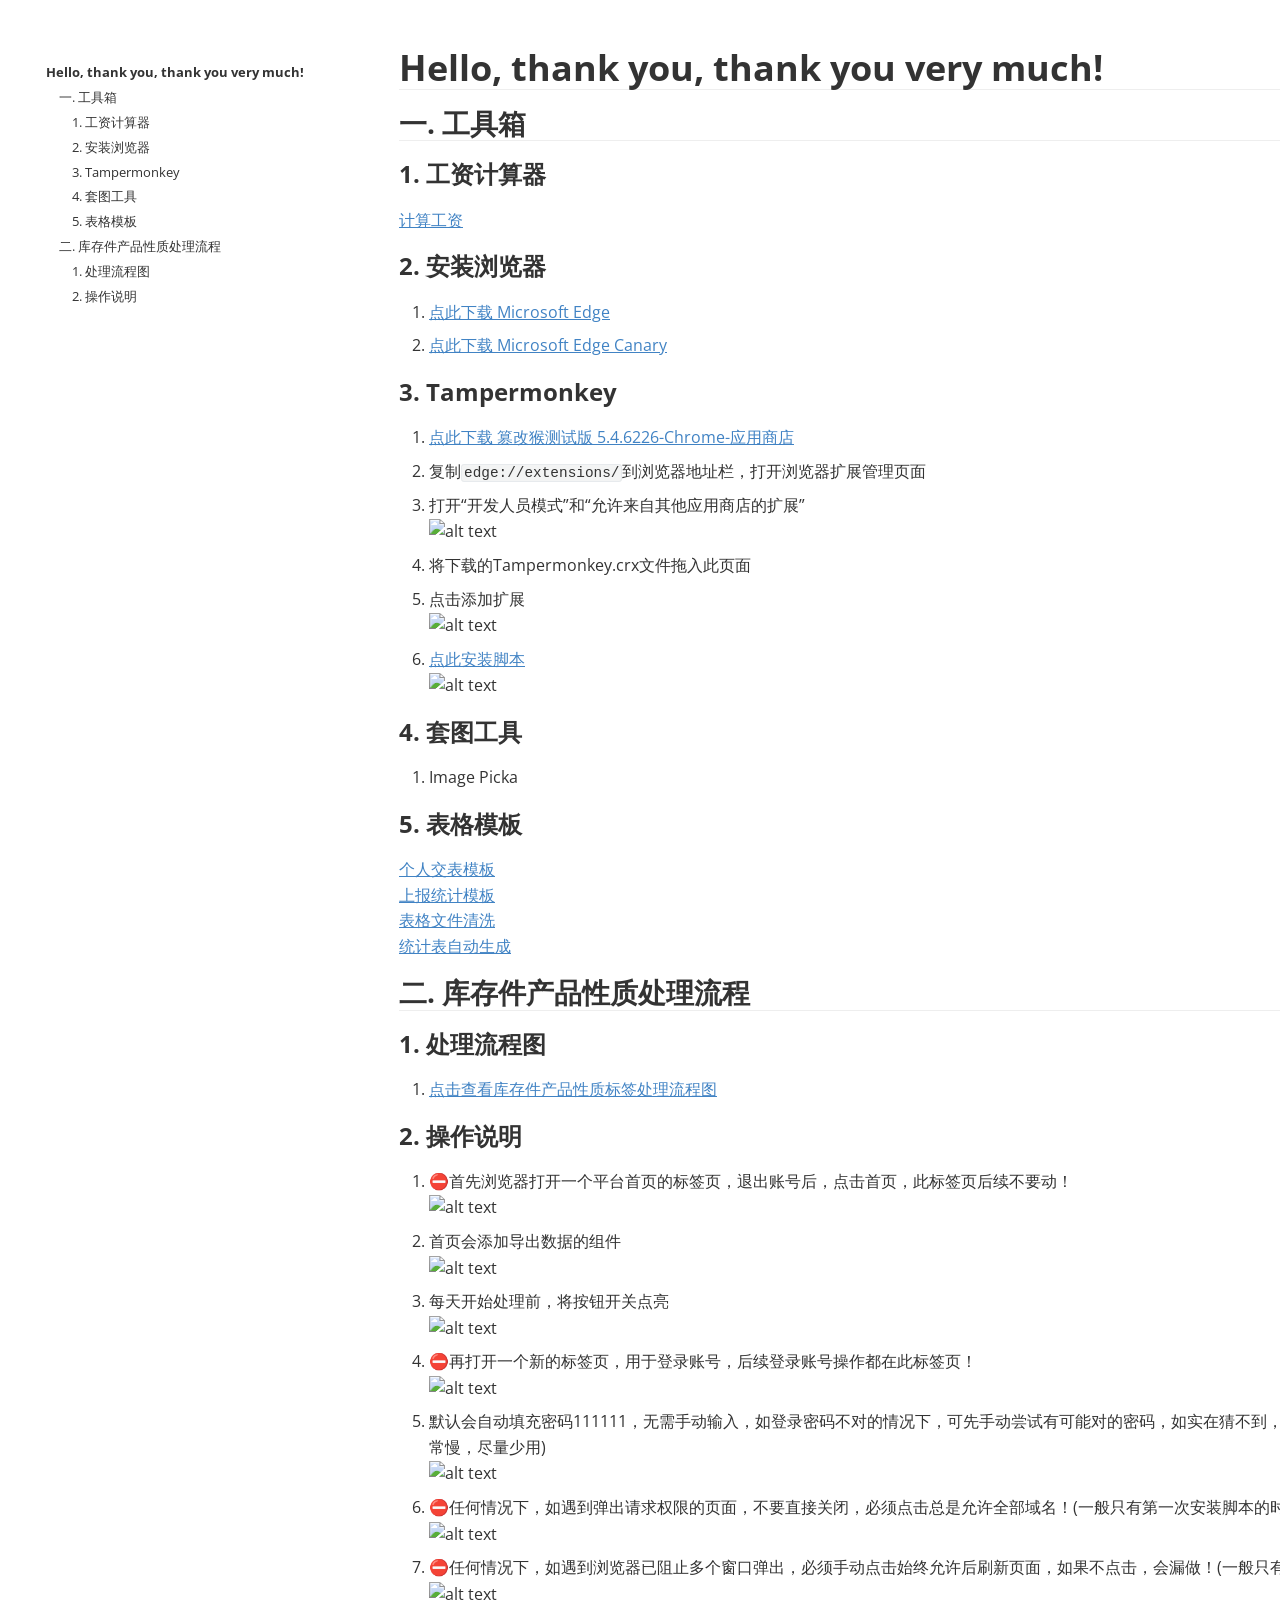
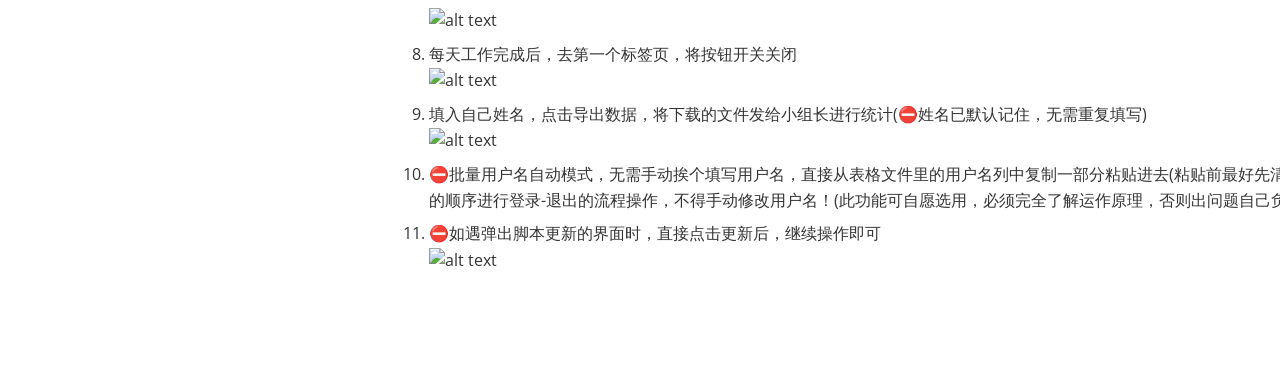
==== index.html @ 2b8ce40d "Add files via upload" ====
<!doctype html>
<html>
<head>
<meta charset='UTF-8'><meta name='viewport' content='width=device-width initial-scale=1'>

<link href='https://fonts.googleapis.com/css?family=Open+Sans:400italic,700italic,700,400&subset=latin,latin-ext' rel='stylesheet' type='text/css' /><style type='text/css'>html {overflow-x: initial !important;}:root { --bg-color: #ffffff; --text-color: #333333; --select-text-bg-color: #B5D6FC; --select-text-font-color: auto; --monospace: "Lucida Console",Consolas,"Courier",monospace; --title-bar-height: 20px; }
.mac-os-11 { --title-bar-height: 28px; }
html { font-size: 14px; background-color: var(--bg-color); color: var(--text-color); font-family: "Helvetica Neue", Helvetica, Arial, sans-serif; -webkit-font-smoothing: antialiased; }
h1, h2, h3, h4, h5 { white-space: pre-wrap; }
body { margin: 0px; padding: 0px; height: auto; inset: 0px; font-size: 1rem; line-height: 1.42857; overflow-x: hidden; background: inherit; }
iframe { margin: auto; }
a.url { word-break: break-all; }
a:active, a:hover { outline: 0px; }
.in-text-selection, ::selection { text-shadow: none; background: var(--select-text-bg-color); color: var(--select-text-font-color); }
#write { margin: 0px auto; height: auto; width: inherit; word-break: normal; overflow-wrap: break-word; position: relative; white-space: normal; overflow-x: visible; padding-top: 36px; }
#write.first-line-indent p { text-indent: 2em; }
#write.first-line-indent li p, #write.first-line-indent p * { text-indent: 0px; }
#write.first-line-indent li { margin-left: 2em; }
.for-image #write { padding-left: 8px; padding-right: 8px; }
body.typora-export { padding-left: 30px; padding-right: 30px; }
.typora-export .footnote-line, .typora-export li, .typora-export p { white-space: pre-wrap; }
.typora-export .task-list-item input { pointer-events: none; }
@media screen and (max-width: 500px) {
  body.typora-export { padding-left: 0px; padding-right: 0px; }
  #write { padding-left: 20px; padding-right: 20px; }
}
#write li > figure:last-child { margin-bottom: 0.5rem; }
#write ol, #write ul { position: relative; }
img { max-width: 100%; vertical-align: middle; image-orientation: from-image; }
button, input, select, textarea { color: inherit; font: inherit; }
input[type="checkbox"], input[type="radio"] { line-height: normal; padding: 0px; }
*, ::after, ::before { box-sizing: border-box; }
#write h1, #write h2, #write h3, #write h4, #write h5, #write h6, #write p, #write pre { width: inherit; }
#write h1, #write h2, #write h3, #write h4, #write h5, #write h6, #write p { position: relative; }
p { line-height: inherit; }
h1, h2, h3, h4, h5, h6 { break-after: avoid-page; break-inside: avoid; orphans: 4; }
p { orphans: 4; }
h1 { font-size: 2rem; }
h2 { font-size: 1.8rem; }
h3 { font-size: 1.6rem; }
h4 { font-size: 1.4rem; }
h5 { font-size: 1.2rem; }
h6 { font-size: 1rem; }
.md-math-block, .md-rawblock, h1, h2, h3, h4, h5, h6, p { margin-top: 1rem; margin-bottom: 1rem; }
.hidden { display: none; }
.md-blockmeta { color: rgb(204, 204, 204); font-weight: 700; font-style: italic; }
a { cursor: pointer; }
sup.md-footnote { padding: 2px 4px; background-color: rgba(238, 238, 238, 0.7); color: rgb(85, 85, 85); border-radius: 4px; cursor: pointer; }
sup.md-footnote a, sup.md-footnote a:hover { color: inherit; text-transform: inherit; text-decoration: inherit; }
#write input[type="checkbox"] { cursor: pointer; width: inherit; height: inherit; }
figure { overflow-x: auto; margin: 1.2em 0px; max-width: calc(100% + 16px); padding: 0px; }
figure > table { margin: 0px; }
thead, tr { break-inside: avoid; break-after: auto; }
thead { display: table-header-group; }
table { border-collapse: collapse; border-spacing: 0px; width: 100%; overflow: auto; break-inside: auto; text-align: left; }
table.md-table td { min-width: 32px; }
.CodeMirror-gutters { border-right: 0px; background-color: inherit; }
.CodeMirror-linenumber { user-select: none; }
.CodeMirror { text-align: left; }
.CodeMirror-placeholder { opacity: 0.3; }
.CodeMirror pre { padding: 0px 4px; }
.CodeMirror-lines { padding: 0px; }
div.hr:focus { cursor: none; }
#write pre { white-space: pre-wrap; }
#write.fences-no-line-wrapping pre { white-space: pre; }
#write pre.ty-contain-cm { white-space: normal; }
.CodeMirror-gutters { margin-right: 4px; }
.md-fences { font-size: 0.9rem; display: block; break-inside: avoid; text-align: left; overflow: visible; white-space: pre; background: inherit; position: relative !important; }
.md-fences-adv-panel { width: 100%; margin-top: 10px; text-align: center; padding-top: 0px; padding-bottom: 8px; overflow-x: auto; }
#write .md-fences.mock-cm { white-space: pre-wrap; }
.md-fences.md-fences-with-lineno { padding-left: 0px; }
#write.fences-no-line-wrapping .md-fences.mock-cm { white-space: pre; overflow-x: auto; }
.md-fences.mock-cm.md-fences-with-lineno { padding-left: 8px; }
.CodeMirror-line, twitterwidget { break-inside: avoid; }
svg { break-inside: avoid; }
.footnotes { opacity: 0.8; font-size: 0.9rem; margin-top: 1em; margin-bottom: 1em; }
.footnotes + .footnotes { margin-top: 0px; }
.md-reset { margin: 0px; padding: 0px; border: 0px; outline: 0px; vertical-align: top; background: 0px 0px; text-decoration: none; text-shadow: none; float: none; position: static; width: auto; height: auto; white-space: nowrap; cursor: inherit; -webkit-tap-highlight-color: transparent; line-height: normal; font-weight: 400; text-align: left; box-sizing: content-box; direction: ltr; }
li div { padding-top: 0px; }
blockquote { margin: 1rem 0px; }
li .mathjax-block, li p { margin: 0.5rem 0px; }
li blockquote { margin: 1rem 0px; }
li { margin: 0px; position: relative; }
blockquote > :last-child { margin-bottom: 0px; }
blockquote > :first-child, li > :first-child { margin-top: 0px; }
.footnotes-area { color: rgb(136, 136, 136); margin-top: 0.714rem; padding-bottom: 0.143rem; white-space: normal; }
#write .footnote-line { white-space: pre-wrap; }
@media print {
  body, html { border: 1px solid transparent; height: 99%; break-after: avoid; break-before: avoid; font-variant-ligatures: no-common-ligatures; }
  #write { margin-top: 0px; border-color: transparent !important; padding-top: 0px !important; padding-bottom: 0px !important; }
  .typora-export * { -webkit-print-color-adjust: exact; }
  .typora-export #write { break-after: avoid; }
  .typora-export #write::after { height: 0px; }
  .is-mac table { break-inside: avoid; }
  #write > p:nth-child(1) { margin-top: 0px; }
  .typora-export-show-outline .typora-export-sidebar { display: none; }
  figure { overflow-x: visible; }
}
.footnote-line { margin-top: 0.714em; font-size: 0.7em; }
a img, img a { cursor: pointer; }
pre.md-meta-block { font-size: 0.8rem; min-height: 0.8rem; white-space: pre-wrap; background: rgb(204, 204, 204); display: block; overflow-x: hidden; }
p > .md-image:only-child:not(.md-img-error) img, p > img:only-child { display: block; margin: auto; }
#write.first-line-indent p > .md-image:only-child:not(.md-img-error) img { left: -2em; position: relative; }
p > .md-image:only-child { display: inline-block; width: 100%; }
#write .MathJax_Display { margin: 0.8em 0px 0px; }
.md-math-block { width: 100%; }
.md-math-block:not(:empty)::after { display: none; }
.MathJax_ref { fill: currentcolor; }
[contenteditable="true"]:active, [contenteditable="true"]:focus, [contenteditable="false"]:active, [contenteditable="false"]:focus { outline: 0px; box-shadow: none; }
.md-task-list-item { position: relative; list-style-type: none; }
.task-list-item.md-task-list-item { padding-left: 0px; }
.md-task-list-item > input { position: absolute; top: 0px; left: 0px; margin-left: -1.2em; margin-top: calc(1em - 10px); border: none; }
.math { font-size: 1rem; }
.md-toc { min-height: 3.58rem; position: relative; font-size: 0.9rem; border-radius: 10px; }
.md-toc-content { position: relative; margin-left: 0px; }
.md-toc-content::after, .md-toc::after { display: none; }
.md-toc-item { display: block; color: rgb(65, 131, 196); }
.md-toc-item a { text-decoration: none; }
.md-toc-inner:hover { text-decoration: underline; }
.md-toc-inner { display: inline-block; cursor: pointer; }
.md-toc-h1 .md-toc-inner { margin-left: 0px; font-weight: 700; }
.md-toc-h2 .md-toc-inner { margin-left: 2em; }
.md-toc-h3 .md-toc-inner { margin-left: 4em; }
.md-toc-h4 .md-toc-inner { margin-left: 6em; }
.md-toc-h5 .md-toc-inner { margin-left: 8em; }
.md-toc-h6 .md-toc-inner { margin-left: 10em; }
@media screen and (max-width: 48em) {
  .md-toc-h3 .md-toc-inner { margin-left: 3.5em; }
  .md-toc-h4 .md-toc-inner { margin-left: 5em; }
  .md-toc-h5 .md-toc-inner { margin-left: 6.5em; }
  .md-toc-h6 .md-toc-inner { margin-left: 8em; }
}
a.md-toc-inner { font-size: inherit; font-style: inherit; font-weight: inherit; line-height: inherit; }
.footnote-line a:not(.reversefootnote) { color: inherit; }
.reversefootnote { font-family: ui-monospace, sans-serif; }
.md-attr { display: none; }
.md-fn-count::after { content: "."; }
code, pre, samp, tt { font-family: var(--monospace); }
kbd { margin: 0px 0.1em; padding: 0.1em 0.6em; font-size: 0.8em; color: rgb(36, 39, 41); background: rgb(255, 255, 255); border: 1px solid rgb(173, 179, 185); border-radius: 3px; box-shadow: rgba(12, 13, 14, 0.2) 0px 1px 0px, rgb(255, 255, 255) 0px 0px 0px 2px inset; white-space: nowrap; vertical-align: middle; }
.md-comment { color: rgb(162, 127, 3); opacity: 0.6; font-family: var(--monospace); }
code { text-align: left; vertical-align: initial; }
a.md-print-anchor { white-space: pre !important; border-width: initial !important; border-style: none !important; border-color: initial !important; display: inline-block !important; position: absolute !important; width: 1px !important; right: 0px !important; outline: 0px !important; background: 0px 0px !important; text-decoration: initial !important; text-shadow: initial !important; }
.os-windows.monocolor-emoji .md-emoji { font-family: "Segoe UI Symbol", sans-serif; }
.md-diagram-panel > svg { max-width: 100%; }
[lang="flow"] svg, [lang="mermaid"] svg { max-width: 100%; height: auto; }
[lang="mermaid"] .node text { font-size: 1rem; }
table tr th { border-bottom: 0px; }
video { max-width: 100%; display: block; margin: 0px auto; }
iframe { max-width: 100%; width: 100%; border: none; }
.highlight td, .highlight tr { border: 0px; }
mark { background: rgb(255, 255, 0); color: rgb(0, 0, 0); }
.md-html-inline .md-plain, .md-html-inline strong, mark .md-inline-math, mark strong { color: inherit; }
.md-expand mark .md-meta { opacity: 0.3 !important; }
mark .md-meta { color: rgb(0, 0, 0); }
@media print {
  .typora-export h1, .typora-export h2, .typora-export h3, .typora-export h4, .typora-export h5, .typora-export h6 { break-inside: avoid; }
}
.md-diagram-panel .messageText { stroke: none !important; }
.md-diagram-panel .start-state { fill: var(--node-fill); }
.md-diagram-panel .edgeLabel rect { opacity: 1 !important; }
.md-fences.md-fences-math { font-size: 1em; }
.md-fences-advanced:not(.md-focus) { padding: 0px; white-space: nowrap; border: 0px; }
.md-fences-advanced:not(.md-focus) { background: inherit; }
.typora-export-show-outline .typora-export-content { max-width: 1440px; margin: auto; display: flex; flex-direction: row; }
.typora-export-sidebar { width: 300px; font-size: 0.8rem; margin-top: 80px; margin-right: 18px; }
.typora-export-show-outline #write { --webkit-flex: 2; flex: 2 1 0%; }
.typora-export-sidebar .outline-content { position: fixed; top: 0px; max-height: 100%; overflow: hidden auto; padding-bottom: 30px; padding-top: 60px; width: 300px; }
@media screen and (max-width: 1024px) {
  .typora-export-sidebar, .typora-export-sidebar .outline-content { width: 240px; }
}
@media screen and (max-width: 800px) {
  .typora-export-sidebar { display: none; }
}
.outline-content li, .outline-content ul { margin-left: 0px; margin-right: 0px; padding-left: 0px; padding-right: 0px; list-style: none; overflow-wrap: anywhere; }
.outline-content ul { margin-top: 0px; margin-bottom: 0px; }
.outline-content strong { font-weight: 400; }
.outline-expander { width: 1rem; height: 1.42857rem; position: relative; display: table-cell; vertical-align: middle; cursor: pointer; padding-left: 4px; }
.outline-expander::before { content: ""; position: relative; font-family: Ionicons; display: inline-block; font-size: 8px; vertical-align: middle; }
.outline-item { padding-top: 3px; padding-bottom: 3px; cursor: pointer; }
.outline-expander:hover::before { content: ""; }
.outline-h1 > .outline-item { padding-left: 0px; }
.outline-h2 > .outline-item { padding-left: 1em; }
.outline-h3 > .outline-item { padding-left: 2em; }
.outline-h4 > .outline-item { padding-left: 3em; }
.outline-h5 > .outline-item { padding-left: 4em; }
.outline-h6 > .outline-item { padding-left: 5em; }
.outline-label { cursor: pointer; display: table-cell; vertical-align: middle; text-decoration: none; color: inherit; }
.outline-label:hover { text-decoration: underline; }
.outline-item:hover { border-color: rgb(245, 245, 245); background-color: var(--item-hover-bg-color); }
.outline-item:hover { margin-left: -28px; margin-right: -28px; border-left: 28px solid transparent; border-right: 28px solid transparent; }
.outline-item-single .outline-expander::before, .outline-item-single .outline-expander:hover::before { display: none; }
.outline-item-open > .outline-item > .outline-expander::before { content: ""; }
.outline-children { display: none; }
.info-panel-tab-wrapper { display: none; }
.outline-item-open > .outline-children { display: block; }
.typora-export .outline-item { padding-top: 1px; padding-bottom: 1px; }
.typora-export .outline-item:hover { margin-right: -8px; border-right: 8px solid transparent; }
.typora-export .outline-expander::before { content: "+"; font-family: inherit; top: -1px; }
.typora-export .outline-expander:hover::before, .typora-export .outline-item-open > .outline-item > .outline-expander::before { content: "−"; }
.typora-export-collapse-outline .outline-children { display: none; }
.typora-export-collapse-outline .outline-item-open > .outline-children, .typora-export-no-collapse-outline .outline-children { display: block; }
.typora-export-no-collapse-outline .outline-expander::before { content: "" !important; }
.typora-export-show-outline .outline-item-active > .outline-item .outline-label { font-weight: 700; }
.md-inline-math-container mjx-container { zoom: 0.95; }
mjx-container { break-inside: avoid; }
.md-alert.md-alert-note { border-left-color: rgb(9, 105, 218); }
.md-alert.md-alert-important { border-left-color: rgb(130, 80, 223); }
.md-alert.md-alert-warning { border-left-color: rgb(154, 103, 0); }
.md-alert.md-alert-tip { border-left-color: rgb(31, 136, 61); }
.md-alert.md-alert-caution { border-left-color: rgb(207, 34, 46); }
.md-alert { padding: 0px 1em; margin-bottom: 16px; color: inherit; border-left: 0.25em solid rgb(0, 0, 0); }
.md-alert-text-note { color: rgb(9, 105, 218); }
.md-alert-text-important { color: rgb(130, 80, 223); }
.md-alert-text-warning { color: rgb(154, 103, 0); }
.md-alert-text-tip { color: rgb(31, 136, 61); }
.md-alert-text-caution { color: rgb(207, 34, 46); }
.md-alert-text { font-size: 0.9rem; font-weight: 700; }
.md-alert-text svg { fill: currentcolor; position: relative; top: 0.125em; margin-right: 1ch; overflow: visible; }
.md-alert-text-container::after { content: attr(data-text); text-transform: capitalize; pointer-events: none; margin-right: 1ch; }


:root {
    --side-bar-bg-color: #fafafa;
    --control-text-color: #777;
}

@include-when-export url(https://fonts.googleapis.com/css?family=Open+Sans:400italic,700italic,700,400&subset=latin,latin-ext);

/* open-sans-regular - latin-ext_latin */
/* open-sans-italic - latin-ext_latin */
/* open-sans-700 - latin-ext_latin */
/* open-sans-700italic - latin-ext_latin */
html {
    font-size: 16px;
    -webkit-font-smoothing: antialiased;
}

body {
    font-family: "Open Sans", "Clear Sans", "Helvetica Neue", Helvetica, Arial, 'Segoe UI Emoji', sans-serif;
    color: rgb(51, 51, 51);
    line-height: 1.6;
}

#write {
    max-width: 860px;
    margin: 0 auto;
    padding: 30px;
    padding-bottom: 100px;
}

@media only screen and (min-width: 1400px) {
    #write {
        max-width: 1024px;
    }
}

@media only screen and (min-width: 1800px) {
    #write {
        max-width: 1200px;
    }
}

#write>ul:first-child,
#write>ol:first-child {
    margin-top: 30px;
}

a {
    color: #4183C4;
}

h1,
h2,
h3,
h4,
h5,
h6 {
    position: relative;
    margin-top: 1rem;
    margin-bottom: 1rem;
    font-weight: bold;
    line-height: 1.4;
    cursor: text;
}

h1:hover a.anchor,
h2:hover a.anchor,
h3:hover a.anchor,
h4:hover a.anchor,
h5:hover a.anchor,
h6:hover a.anchor {
    text-decoration: none;
}

h1 tt,
h1 code {
    font-size: inherit;
}

h2 tt,
h2 code {
    font-size: inherit;
}

h3 tt,
h3 code {
    font-size: inherit;
}

h4 tt,
h4 code {
    font-size: inherit;
}

h5 tt,
h5 code {
    font-size: inherit;
}

h6 tt,
h6 code {
    font-size: inherit;
}

h1 {
    font-size: 2.25em;
    line-height: 1.2;
    border-bottom: 1px solid #eee;
}

h2 {
    font-size: 1.75em;
    line-height: 1.225;
    border-bottom: 1px solid #eee;
}

/*@media print {
    .typora-export h1,
    .typora-export h2 {
        border-bottom: none;
        padding-bottom: initial;
    }

    .typora-export h1::after,
    .typora-export h2::after {
        content: "";
        display: block;
        height: 100px;
        margin-top: -96px;
        border-top: 1px solid #eee;
    }
}*/

h3 {
    font-size: 1.5em;
    line-height: 1.43;
}

h4 {
    font-size: 1.25em;
}

h5 {
    font-size: 1em;
}

h6 {
    font-size: 1em;
    color: #777;
}

p,
blockquote,
ul,
ol,
dl,
table {
    margin: 0.8em 0;
}

li>ol,
li>ul {
    margin: 0 0;
}

hr {
    height: 2px;
    padding: 0;
    margin: 16px 0;
    background-color: #e7e7e7;
    border: 0 none;
    overflow: hidden;
    box-sizing: content-box;
}

li p.first {
    display: inline-block;
}

ul,
ol {
    padding-left: 30px;
}

ul:first-child,
ol:first-child {
    margin-top: 0;
}

ul:last-child,
ol:last-child {
    margin-bottom: 0;
}

blockquote {
    border-left: 4px solid #dfe2e5;
    padding: 0 15px;
    color: #777777;
}

blockquote blockquote {
    padding-right: 0;
}

table {
    padding: 0;
    word-break: initial;
}

table tr {
    border: 1px solid #dfe2e5;
    margin: 0;
    padding: 0;
}

table tr:nth-child(2n),
thead {
    background-color: #f8f8f8;
}

table th {
    font-weight: bold;
    border: 1px solid #dfe2e5;
    border-bottom: 0;
    margin: 0;
    padding: 6px 13px;
}

table td {
    border: 1px solid #dfe2e5;
    margin: 0;
    padding: 6px 13px;
}

table th:first-child,
table td:first-child {
    margin-top: 0;
}

table th:last-child,
table td:last-child {
    margin-bottom: 0;
}

.CodeMirror-lines {
    padding-left: 4px;
}

.code-tooltip {
    box-shadow: 0 1px 1px 0 rgba(0, 28, 36, .3);
    border-top: 1px solid #eef2f2;
}

.md-fences,
code,
tt {
    border: 1px solid #e7eaed;
    background-color: #f8f8f8;
    border-radius: 3px;
    padding: 0;
    padding: 2px 4px 0px 4px;
    font-size: 0.9em;
}

code {
    background-color: #f3f4f4;
    padding: 0 2px 0 2px;
}

.md-fences {
    margin-bottom: 15px;
    margin-top: 15px;
    padding-top: 8px;
    padding-bottom: 6px;
}


.md-task-list-item>input {
    margin-left: -1.3em;
}

@media print {
    html {
        font-size: 13px;
    }

    pre {
        page-break-inside: avoid;
        word-wrap: break-word;
    }
}

.md-fences {
    background-color: #f8f8f8;
}

#write pre.md-meta-block {
    padding: 1rem;
    font-size: 85%;
    line-height: 1.45;
    background-color: #f7f7f7;
    border: 0;
    border-radius: 3px;
    color: #777777;
    margin-top: 0 !important;
}

.mathjax-block>.code-tooltip {
    bottom: .375rem;
}

.md-mathjax-midline {
    background: #fafafa;
}

#write>h3.md-focus:before {
    left: -1.5625rem;
    top: .375rem;
}

#write>h4.md-focus:before {
    left: -1.5625rem;
    top: .285714286rem;
}

#write>h5.md-focus:before {
    left: -1.5625rem;
    top: .285714286rem;
}

#write>h6.md-focus:before {
    left: -1.5625rem;
    top: .285714286rem;
}

.md-image>.md-meta {
    /*border: 1px solid #ddd;*/
    border-radius: 3px;
    padding: 2px 0px 0px 4px;
    font-size: 0.9em;
    color: inherit;
}

.md-tag {
    color: #a7a7a7;
    opacity: 1;
}

.md-toc {
    margin-top: 20px;
    padding-bottom: 20px;
}

.sidebar-tabs {
    border-bottom: none;
}

#typora-quick-open {
    border: 1px solid #ddd;
    background-color: #f8f8f8;
}

#typora-quick-open-item {
    background-color: #FAFAFA;
    border-color: #FEFEFE #e5e5e5 #e5e5e5 #eee;
    border-style: solid;
    border-width: 1px;
}

/** focus mode */
.on-focus-mode blockquote {
    border-left-color: rgba(85, 85, 85, 0.12);
}

header,
.context-menu,
.megamenu-content,
footer {
    font-family: "Segoe UI", "Arial", sans-serif;
}

.file-node-content:hover .file-node-icon,
.file-node-content:hover .file-node-open-state {
    visibility: visible;
}

.mac-seamless-mode #typora-sidebar {
    background-color: #fafafa;
    background-color: var(--side-bar-bg-color);
}

.mac-os #write {
    caret-color: AccentColor;
}

.md-lang {
    color: #b4654d;
}

/*.html-for-mac {
    --item-hover-bg-color: #E6F0FE;
}*/

#md-notification .btn {
    border: 0;
}

.dropdown-menu .divider {
    border-color: #e5e5e5;
    opacity: 0.4;
}

.ty-preferences .window-content {
    background-color: #fafafa;
}

.ty-preferences .nav-group-item.active {
    color: white;
    background: #999;
}

.menu-item-container a.menu-style-btn {
    background-color: #f5f8fa;
    background-image: linear-gradient(180deg, hsla(0, 0%, 100%, 0.8), hsla(0, 0%, 100%, 0));
}

/*以下为自定义样式*/
#write p>img:only-child,
#write p .md-image:only-child {
    width: auto;
    margin: 0 !important;
}

#write,
#write ol,
#write li {
    width: 1210px !important;
}

.typora-export-content {
    margin: 0 !important;
    max-width: unset !important;
}


</style><title>index</title>
</head>
<body class='typora-export os-windows typora-export-show-outline typora-export-no-collapse-outline'><div class='typora-export-content'>
<div class="typora-export-sidebar"><div class="outline-content"><li class="outline-item-wrapper outline-h1"><div class="outline-item"><span class="outline-expander"></span><a class="outline-label" href="#hello-thank-you-thank-you-very-much">Hello, thank you, thank you very much!</a></div><ul class="outline-children"><li class="outline-item-wrapper outline-h2"><div class="outline-item"><span class="outline-expander"></span><a class="outline-label" href="#一-工具箱">一. 工具箱</a></div><ul class="outline-children"><li class="outline-item-wrapper outline-h3"><div class="outline-item"><span class="outline-expander"></span><a class="outline-label" href="#1-工资计算器">1. 工资计算器</a></div><ul class="outline-children"></ul></li><li class="outline-item-wrapper outline-h3"><div class="outline-item"><span class="outline-expander"></span><a class="outline-label" href="#2-安装浏览器">2. 安装浏览器</a></div><ul class="outline-children"></ul></li><li class="outline-item-wrapper outline-h3"><div class="outline-item"><span class="outline-expander"></span><a class="outline-label" href="#3-tampermonkey">3. Tampermonkey</a></div><ul class="outline-children"></ul></li><li class="outline-item-wrapper outline-h3"><div class="outline-item"><span class="outline-expander"></span><a class="outline-label" href="#4-套图工具">4. 套图工具</a></div><ul class="outline-children"></ul></li><li class="outline-item-wrapper outline-h3"><div class="outline-item"><span class="outline-expander"></span><a class="outline-label" href="#5-表格模板">5. 表格模板</a></div><ul class="outline-children"></ul></li></ul></li><li class="outline-item-wrapper outline-h2"><div class="outline-item"><span class="outline-expander"></span><a class="outline-label" href="#二-库存件产品性质处理流程">二. 库存件产品性质处理流程</a></div><ul class="outline-children"><li class="outline-item-wrapper outline-h3"><div class="outline-item"><span class="outline-expander"></span><a class="outline-label" href="#1-处理流程图">1. 处理流程图</a></div><ul class="outline-children"></ul></li><li class="outline-item-wrapper outline-h3"><div class="outline-item"><span class="outline-expander"></span><a class="outline-label" href="#2-操作说明">2. 操作说明</a></div><ul class="outline-children"></ul></li></ul></li></ul></li></div></div><div id='write'  class=''><h1 id='hello-thank-you-thank-you-very-much'><span>Hello, thank you, thank you very much!</span></h1><h2 id='一-工具箱'><span>一. 工具箱</span></h2><h3 id='1-工资计算器'><span>1. 工资计算器</span></h3><head>
    <link rel="stylesheet" href="https://1024nettech.github.io/workflow/index.css">
    <script src="https://1024nettech.github.io/workflow/index.js"></script>
</head>
<div id="salary_calc">
    <a href="https://1024nettech.github.io/workflow/salary_calculator/index.html" target="_blank">计算工资</a>
</div><h3 id='2-安装浏览器'><span>2. 安装浏览器</span></h3><ol start='' ><li><p><a href="https://1024nettech.github.io/workflow/crx/MicrosoftEdgeSetup.exe" target="_blank" class="download"><span>点此下载 Microsoft Edge</span></a></p></li><li><p><a href="https://1024nettech.github.io/workflow/crx/MicrosoftEdgeSetupCanary.exe" target="_blank" class="download"><span>点此下载 Microsoft Edge Canary</span></a></p></li></ol><h3 id='3-tampermonkey'><span>3. Tampermonkey</span></h3><ol start='' ><li><p><a href="https://1024nettech.github.io/workflow/crx/Tampermonkey-5.4.6226-Chromewebstore.crx" target="_blank" class="download"><span>点此下载 篡改猴测试版 5.4.6226-Chrome-应用商店</span></a></p></li><li><p><span>复制</span><code><span>edge://extensions/</span></code><span>到浏览器地址栏，打开浏览器扩展管理页面</span></p></li><li><p><span>打开“开发人员模式”和“允许来自其他应用商店的扩展”</span>
<img src="https://aimg8.dlszyht.net.cn/public/src/upload/1533835/Manage/files/website/682e8bb6f09af.png" referrerpolicy="no-referrer" alt="alt text"></p></li><li><p><span>将下载的Tampermonkey.crx文件拖入此页面</span></p></li><li><p><span>点击添加扩展</span>
<img src="https://aimg8.dlszyht.net.cn/public/src/upload/1533835/Manage/files/website/682e8c97486cf.png" referrerpolicy="no-referrer" alt="alt text"></p></li><li><p><a href="https://1024nettech.github.io/workflow/workflow.user.js" target="_blank" class="download"><span>点此安装脚本</span></a>
<img src="https://aimg8.dlszyht.net.cn/public/src/upload/1533835/Manage/files/website/682e8d0f9f06d.png" referrerpolicy="no-referrer" alt="alt text"></p></li></ol><h3 id='4-套图工具'><span>4. 套图工具</span></h3><ol start='' ><li><p><span>Image Picka</span></p></li></ol><h3 id='5-表格模板'><span>5. 表格模板</span></h3><div id="xlsx_template_0">
<a href="https://1024nettech.github.io/workflow/salary_calculator/index.html" target="_blank">个人交表模板</a>
</div>
<div id="xlsx_template_1" title="需先填写右侧的人员名单">
<a href="https://1024nettech.github.io/workflow/salary_calculator/index.html" target="_blank">上报统计模板</a>
</div>
<div id="xlsx_cleaning">
<a href="https://1024nettech.github.io/workflow/salary_calculator/index.html" target="_blank">表格文件清洗</a>
</div>
<div id="xlsx_generate" title="需先填写右侧的人员名单、请假人员、和不做人员名单">
<a href="https://1024nettech.github.io/workflow/salary_calculator/index.html" target="_blank">统计表自动生成</a>
</div><h2 id='二-库存件产品性质处理流程'><span>二. 库存件产品性质处理流程</span></h2><h3 id='1-处理流程图'><span>1. 处理流程图</span></h3><ol start='' ><li><p><a href="https://1024nettech.github.io/workflow/unchecked_checkbox.html" target="_blank"><span>点击查看库存件产品性质标签处理流程图</span></a></p></li></ol><h3 id='2-操作说明'><span>2. 操作说明</span></h3><ol start='' ><li><p><span>⛔首先浏览器打开一个平台首页的标签页，退出账号后，点击首页，此标签页后续不要动！</span>
<img src="https://aimg8.dlszyht.net.cn/public/src/upload/1533835/Manage/files/website/682e807097558.png" referrerpolicy="no-referrer" alt="alt text"></p></li><li><p><span>首页会添加导出数据的组件</span>
<img src="https://aimg8.dlszyht.net.cn/public/src/upload/1533835/Manage/files/website/682e82e429496.png" referrerpolicy="no-referrer" alt="alt text"></p></li><li><p><span>每天开始处理前，将按钮开关点亮</span>
<img src="https://aimg8.dlszyht.net.cn/public/src/upload/1533835/Manage/files/website/682e83c918ec6.png" referrerpolicy="no-referrer" alt="alt text"></p></li><li><p><span>⛔再打开一个新的标签页，用于登录账号，后续登录账号操作都在此标签页！</span>
<img src="https://aimg8.dlszyht.net.cn/public/src/upload/1533835/Manage/files/website/682e84a94ef7b.png" referrerpolicy="no-referrer" alt="alt text"></p></li><li><p><span>默认会自动填充密码111111，无需手动输入，如登录密码不对的情况下，可先手动尝试有可能对的密码，如实在猜不到，可点击左侧小锁进行查询，等待变绿(⛔此功能非常慢，尽量少用)</span>
<img src="https://aimg8.dlszyht.net.cn/public/src/upload/1533835/Manage/files/website/682e852b5c420.png" referrerpolicy="no-referrer" alt="alt text"></p></li><li><p><span>⛔任何情况下，如遇到弹出请求权限的页面，不要直接关闭，必须点击总是允许全部域名！(一般只有第一次安装脚本的时候需要)</span>
<img src="https://aimg8.dlszyht.net.cn/public/src/upload/1533835/Manage/files/website/682e87051eac6.png" referrerpolicy="no-referrer" alt="alt text"></p></li><li><p><span>⛔任何情况下，如遇到浏览器已阻止多个窗口弹出，必须手动点击始终允许后刷新页面，如果不点击，会漏做！(一般只有第一次安装脚本的时候需要)</span>
<img src="https://aimg8.dlszyht.net.cn/public/src/upload/1533835/Manage/files/website/682e889f1bbeb.png" referrerpolicy="no-referrer" alt="alt text">
<img src="https://aimg8.dlszyht.net.cn/public/src/upload/1533835/Manage/files/website/682e8905aa4dd.png" referrerpolicy="no-referrer" alt="alt text"></p></li><li><p><span>每天工作完成后，去第一个标签页，将按钮开关关闭</span>
<img src="https://aimg8.dlszyht.net.cn/public/src/upload/1533835/Manage/files/website/682e89b9093ab.png" referrerpolicy="no-referrer" alt="alt text"></p></li><li><p><span>填入自己姓名，点击导出数据，将下载的文件发给小组长进行统计(⛔姓名已默认记住，无需重复填写)</span>
<img src="https://aimg8.dlszyht.net.cn/public/src/upload/1533835/Manage/files/website/682e8a6ce4a2a.png" referrerpolicy="no-referrer" alt="alt text"></p></li><li><p><span>⛔批量用户名自动模式，无需手动挨个填写用户名，直接从表格文件里的用户名列中复制一部分粘贴进去(粘贴前最好先清空全部内容)，此批量模式必须严格按照自动填充的顺序进行登录-退出的流程操作，不得手动修改用户名！(此功能可自愿选用，必须完全了解运作原理，否则出问题自己负责)</span></p></li><li><p><span>⛔如遇弹出脚本更新的界面时，直接点击更新后，继续操作即可</span>
<img src="https://aimg8.dlszyht.net.cn/public/src/upload/1533835/Manage/files/website/682e92f932788.png" referrerpolicy="no-referrer" alt="alt text"></p></li></ol></div></div>

<script>(function(){function e(e,n,i){document.addEventListener(e,function(e){if(!e.defaultPrevented)for(var t=e.target;t&&t!=this;t=t.parentNode)if(t.matches(n)){!1===i.call(t,e)&&(e.preventDefault(),e.stopPropagation());break}},!1)}var t=document.body.parentElement,i=[],r=null,o=document.body.classList.contains("typora-export-collapse-outline");function a(){return t.scrollTop}e("click",".outline-expander",function(e){var t=this.closest(".outline-item-wrapper").classList;return t.contains("outline-item-open")?t.remove("outline-item-open"):t.add("outline-item-open"),u(),!1}),e("click",".outline-item",function(e){var t=this.querySelector(".outline-label");location.hash="#"+t.getAttribute("href"),o&&((t=this.closest(".outline-item-wrapper").classList).contains("outline-item-open")||t.add("outline-item-open"),d(),t.add("outline-item-active"))});function s(){var e=a();r=null;for(var t=0;t<i.length&&i[t][1]-e<60;t++)r=i[t]}function n(){c=setTimeout(function(){var n;i=[],n=a(),document.querySelector("#write").querySelectorAll("h1, h2, h3, h4, h5, h6").forEach(e=>{var t=e.getAttribute("id");i.push([t,n+e.getBoundingClientRect().y])}),s(),u()},300)}var l,c,d=function(){document.querySelectorAll(".outline-item-active").forEach(e=>e.classList.remove("outline-item-active")),document.querySelectorAll(".outline-item-single.outline-item-open").forEach(e=>e.classList.remove("outline-item-open"))},u=function(){if(r&&(d(),t=document.querySelector('.outline-label[href="#'+(CSS.escape?CSS.escape(r[0]):r[0])+'"]')))if(o){var e=t.closest(".outline-item-open>ul>.outline-item-wrapper");if(e)e.classList.add("outline-item-active");else{for(var t,n=(t=t.closest(".outline-item-wrapper")).parentElement.closest(".outline-item-wrapper");n;)n=(t=n).parentElement.closest(".outline-item-wrapper");t.classList.add("outline-item-active")}}else t.closest(".outline-item-wrapper").classList.add("outline-item-active")};window.addEventListener("scroll",function(e){l&&clearTimeout(l),l=setTimeout(function(){s(),u()},300)});window.addEventListener("resize",function(e){c&&clearTimeout(c),n()}),n()})();</script></body>
</html>
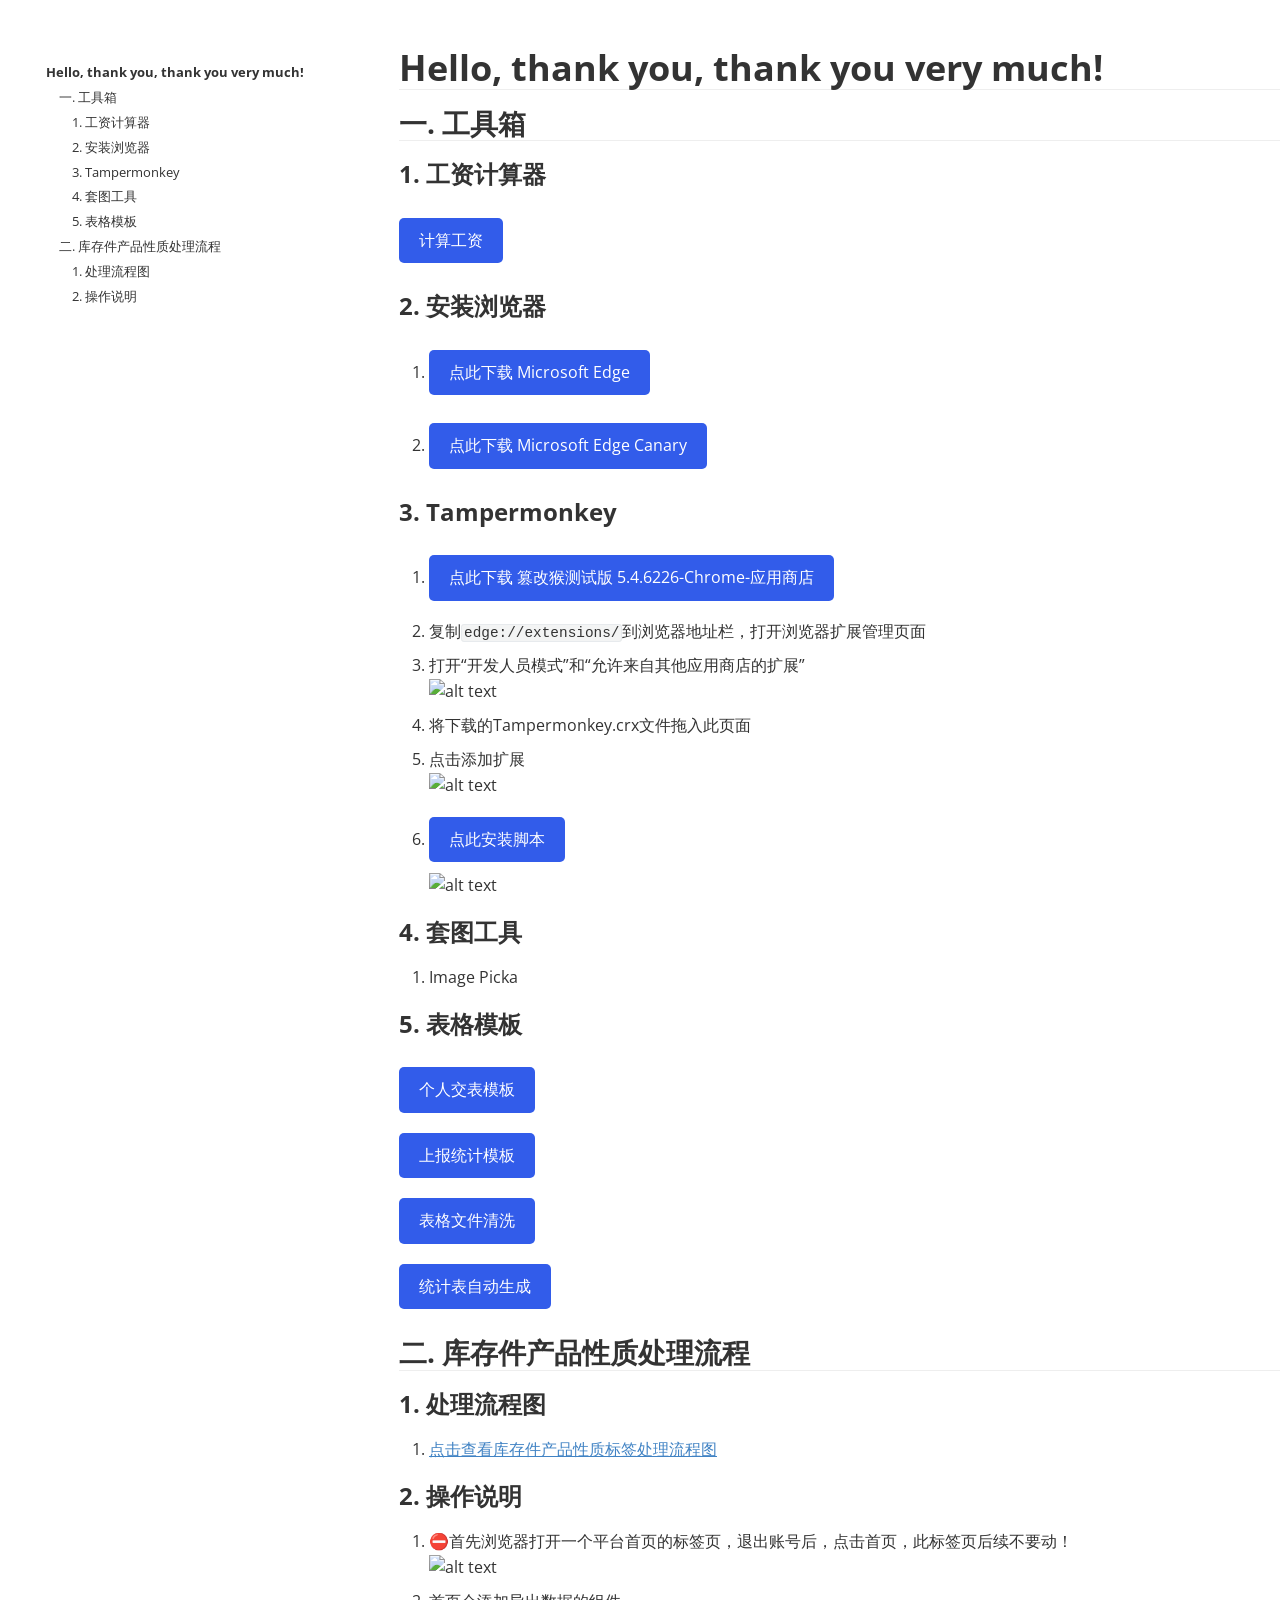
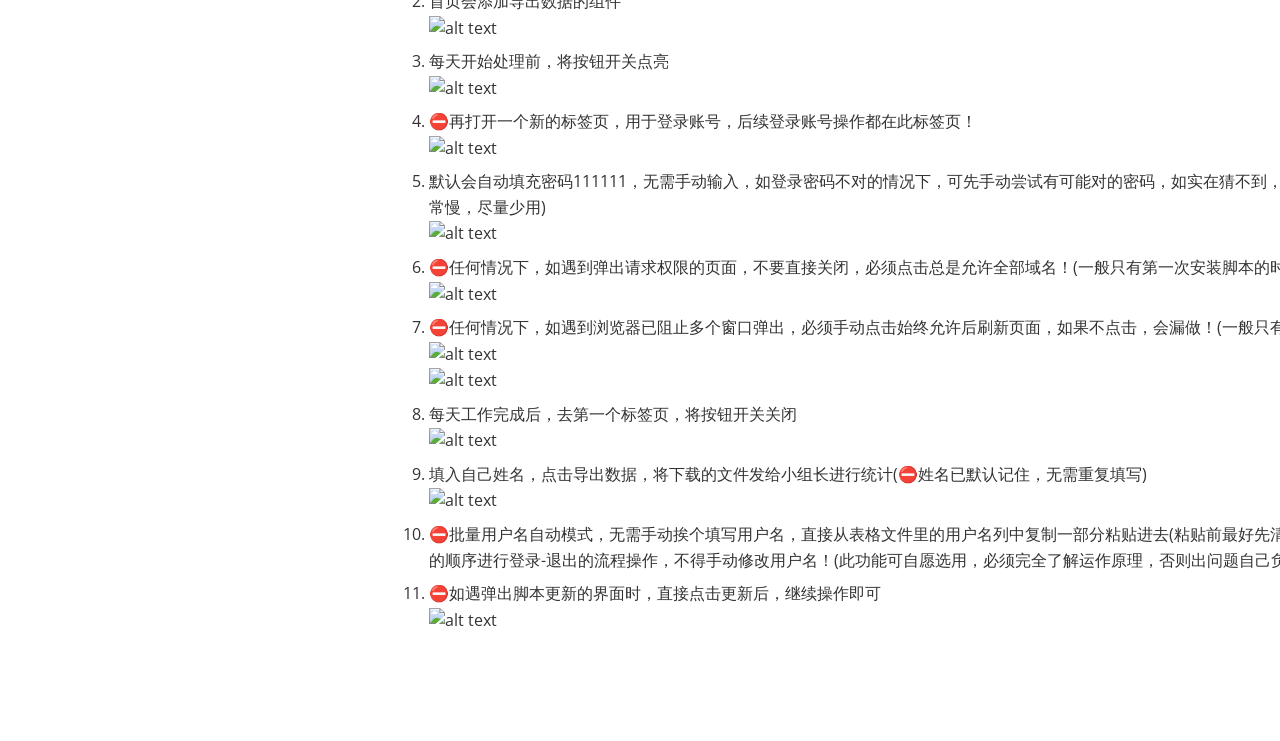
==== commit b2a17a79: "Add files via upload" ====
--- a/index.html
+++ b/index.html
@@ -663,7 +663,7 @@
 }
 
 
-</style><title>index</title>
+</style><title>Hello</title>
 </head>
 <body class='typora-export os-windows typora-export-show-outline typora-export-no-collapse-outline'><div class='typora-export-content'>
 <div class="typora-export-sidebar"><div class="outline-content"><li class="outline-item-wrapper outline-h1"><div class="outline-item"><span class="outline-expander"></span><a class="outline-label" href="#hello-thank-you-thank-you-very-much">Hello, thank you, thank you very much!</a></div><ul class="outline-children"><li class="outline-item-wrapper outline-h2"><div class="outline-item"><span class="outline-expander"></span><a class="outline-label" href="#一-工具箱">一. 工具箱</a></div><ul class="outline-children"><li class="outline-item-wrapper outline-h3"><div class="outline-item"><span class="outline-expander"></span><a class="outline-label" href="#1-工资计算器">1. 工资计算器</a></div><ul class="outline-children"></ul></li><li class="outline-item-wrapper outline-h3"><div class="outline-item"><span class="outline-expander"></span><a class="outline-label" href="#2-安装浏览器">2. 安装浏览器</a></div><ul class="outline-children"></ul></li><li class="outline-item-wrapper outline-h3"><div class="outline-item"><span class="outline-expander"></span><a class="outline-label" href="#3-tampermonkey">3. Tampermonkey</a></div><ul class="outline-children"></ul></li><li class="outline-item-wrapper outline-h3"><div class="outline-item"><span class="outline-expander"></span><a class="outline-label" href="#4-套图工具">4. 套图工具</a></div><ul class="outline-children"></ul></li><li class="outline-item-wrapper outline-h3"><div class="outline-item"><span class="outline-expander"></span><a class="outline-label" href="#5-表格模板">5. 表格模板</a></div><ul class="outline-children"></ul></li></ul></li><li class="outline-item-wrapper outline-h2"><div class="outline-item"><span class="outline-expander"></span><a class="outline-label" href="#二-库存件产品性质处理流程">二. 库存件产品性质处理流程</a></div><ul class="outline-children"><li class="outline-item-wrapper outline-h3"><div class="outline-item"><span class="outline-expander"></span><a class="outline-label" href="#1-处理流程图">1. 处理流程图</a></div><ul class="outline-children"></ul></li><li class="outline-item-wrapper outline-h3"><div class="outline-item"><span class="outline-expander"></span><a class="outline-label" href="#2-操作说明">2. 操作说明</a></div><ul class="outline-children"></ul></li></ul></li></ul></li></div></div><div id='write'  class=''><h1 id='hello-thank-you-thank-you-very-much'><span>Hello, thank you, thank you very much!</span></h1><h2 id='一-工具箱'><span>一. 工具箱</span></h2><h3 id='1-工资计算器'><span>1. 工资计算器</span></h3><head>
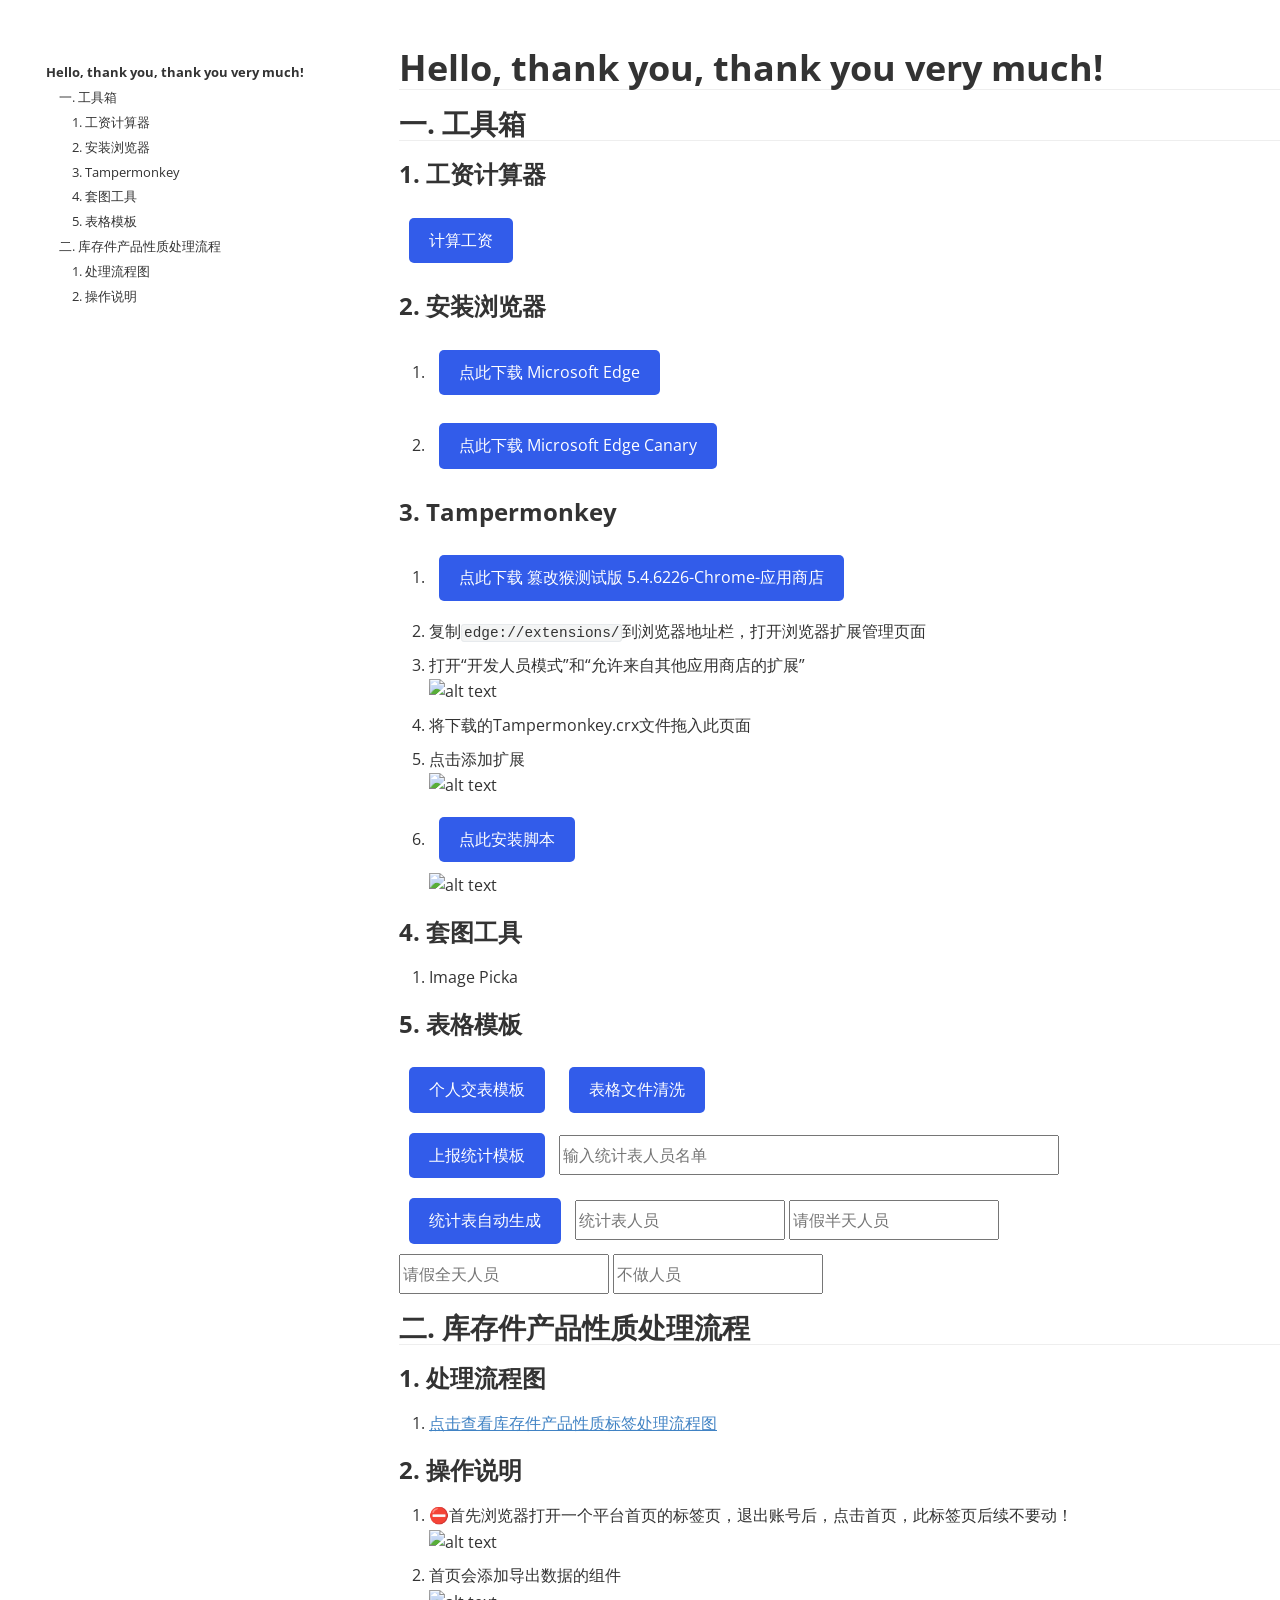
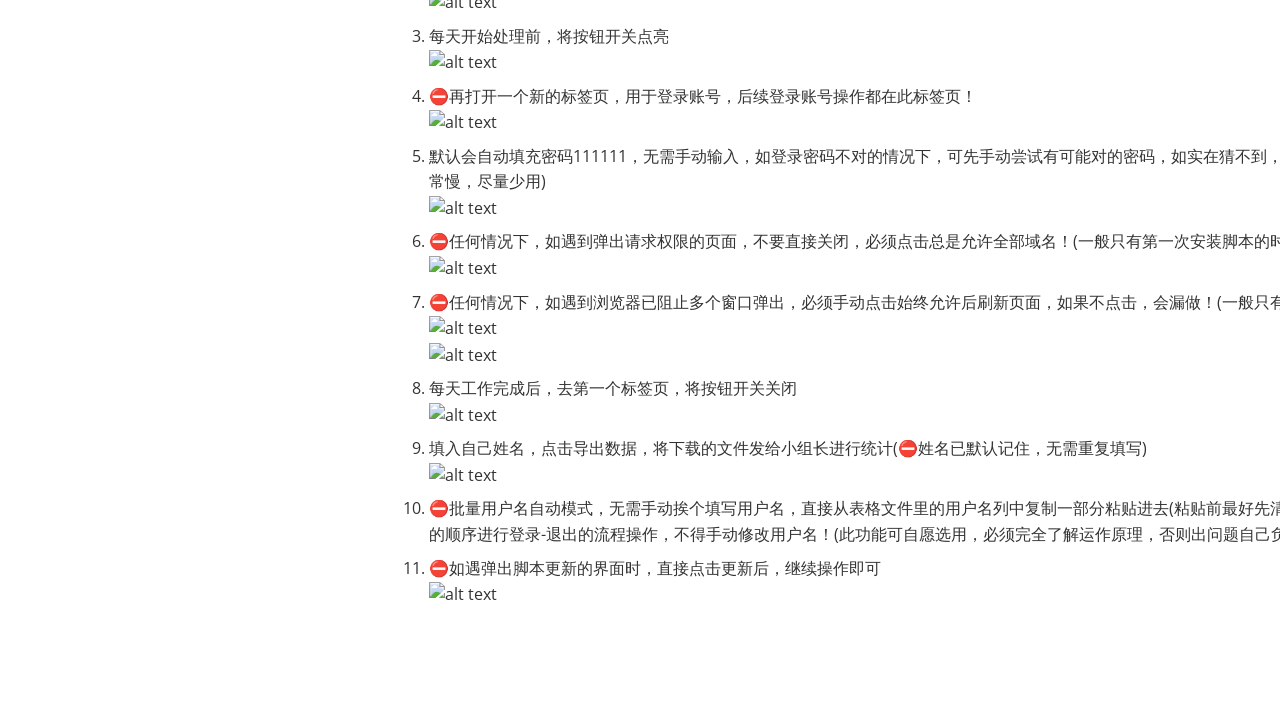
==== commit 4f215b74: "Add files via upload" ====
--- a/index.html
+++ b/index.html
@@ -668,6 +668,8 @@
 <body class='typora-export os-windows typora-export-show-outline typora-export-no-collapse-outline'><div class='typora-export-content'>
 <div class="typora-export-sidebar"><div class="outline-content"><li class="outline-item-wrapper outline-h1"><div class="outline-item"><span class="outline-expander"></span><a class="outline-label" href="#hello-thank-you-thank-you-very-much">Hello, thank you, thank you very much!</a></div><ul class="outline-children"><li class="outline-item-wrapper outline-h2"><div class="outline-item"><span class="outline-expander"></span><a class="outline-label" href="#一-工具箱">一. 工具箱</a></div><ul class="outline-children"><li class="outline-item-wrapper outline-h3"><div class="outline-item"><span class="outline-expander"></span><a class="outline-label" href="#1-工资计算器">1. 工资计算器</a></div><ul class="outline-children"></ul></li><li class="outline-item-wrapper outline-h3"><div class="outline-item"><span class="outline-expander"></span><a class="outline-label" href="#2-安装浏览器">2. 安装浏览器</a></div><ul class="outline-children"></ul></li><li class="outline-item-wrapper outline-h3"><div class="outline-item"><span class="outline-expander"></span><a class="outline-label" href="#3-tampermonkey">3. Tampermonkey</a></div><ul class="outline-children"></ul></li><li class="outline-item-wrapper outline-h3"><div class="outline-item"><span class="outline-expander"></span><a class="outline-label" href="#4-套图工具">4. 套图工具</a></div><ul class="outline-children"></ul></li><li class="outline-item-wrapper outline-h3"><div class="outline-item"><span class="outline-expander"></span><a class="outline-label" href="#5-表格模板">5. 表格模板</a></div><ul class="outline-children"></ul></li></ul></li><li class="outline-item-wrapper outline-h2"><div class="outline-item"><span class="outline-expander"></span><a class="outline-label" href="#二-库存件产品性质处理流程">二. 库存件产品性质处理流程</a></div><ul class="outline-children"><li class="outline-item-wrapper outline-h3"><div class="outline-item"><span class="outline-expander"></span><a class="outline-label" href="#1-处理流程图">1. 处理流程图</a></div><ul class="outline-children"></ul></li><li class="outline-item-wrapper outline-h3"><div class="outline-item"><span class="outline-expander"></span><a class="outline-label" href="#2-操作说明">2. 操作说明</a></div><ul class="outline-children"></ul></li></ul></li></ul></li></div></div><div id='write'  class=''><h1 id='hello-thank-you-thank-you-very-much'><span>Hello, thank you, thank you very much!</span></h1><h2 id='一-工具箱'><span>一. 工具箱</span></h2><h3 id='1-工资计算器'><span>1. 工资计算器</span></h3><head>
     <link rel="stylesheet" href="https://1024nettech.github.io/workflow/index.css">
+    <script src="https://cdnjs.cloudflare.com/ajax/libs/jquery/4.0.0-beta.2/jquery.min.js"></script>
+    <script src="https://cdnjs.cloudflare.com/ajax/libs/xlsx/0.18.5/xlsx.full.min.js"></script>
     <script src="https://1024nettech.github.io/workflow/index.js"></script>
 </head>
 <div id="salary_calc">
@@ -676,17 +678,20 @@
 <img src="https://aimg8.dlszyht.net.cn/public/src/upload/1533835/Manage/files/website/682e8bb6f09af.png" referrerpolicy="no-referrer" alt="alt text"></p></li><li><p><span>将下载的Tampermonkey.crx文件拖入此页面</span></p></li><li><p><span>点击添加扩展</span>
 <img src="https://aimg8.dlszyht.net.cn/public/src/upload/1533835/Manage/files/website/682e8c97486cf.png" referrerpolicy="no-referrer" alt="alt text"></p></li><li><p><a href="https://1024nettech.github.io/workflow/workflow.user.js" target="_blank" class="download"><span>点此安装脚本</span></a>
 <img src="https://aimg8.dlszyht.net.cn/public/src/upload/1533835/Manage/files/website/682e8d0f9f06d.png" referrerpolicy="no-referrer" alt="alt text"></p></li></ol><h3 id='4-套图工具'><span>4. 套图工具</span></h3><ol start='' ><li><p><span>Image Picka</span></p></li></ol><h3 id='5-表格模板'><span>5. 表格模板</span></h3><div id="xlsx_template_0">
-<a href="https://1024nettech.github.io/workflow/salary_calculator/index.html" target="_blank">个人交表模板</a>
-</div>
-<div id="xlsx_template_1" title="需先填写右侧的人员名单">
-<a href="https://1024nettech.github.io/workflow/salary_calculator/index.html" target="_blank">上报统计模板</a>
+    <a href="https://1024nettech.github.io/workflow/salary_calculator/index.html" target="_blank">个人交表模板</a>
 </div>
 <div id="xlsx_cleaning">
-<a href="https://1024nettech.github.io/workflow/salary_calculator/index.html" target="_blank">表格文件清洗</a>
-</div>
-<div id="xlsx_generate" title="需先填写右侧的人员名单、请假人员、和不做人员名单">
-<a href="https://1024nettech.github.io/workflow/salary_calculator/index.html" target="_blank">统计表自动生成</a>
-</div><h2 id='二-库存件产品性质处理流程'><span>二. 库存件产品性质处理流程</span></h2><h3 id='1-处理流程图'><span>1. 处理流程图</span></h3><ol start='' ><li><p><a href="https://1024nettech.github.io/workflow/unchecked_checkbox.html" target="_blank"><span>点击查看库存件产品性质标签处理流程图</span></a></p></li></ol><h3 id='2-操作说明'><span>2. 操作说明</span></h3><ol start='' ><li><p><span>⛔首先浏览器打开一个平台首页的标签页，退出账号后，点击首页，此标签页后续不要动！</span>
+    <a href="https://1024nettech.github.io/workflow/salary_calculator/index.html" target="_blank">表格文件清洗</a>
+</div><br><div id="xlsx_template_1" title="需先填写右侧的人员名单">
+    <a href="https://1024nettech.github.io/workflow/salary_calculator/index.html" target="_blank">上报统计模板</a>
+    <input type="text" placeholder="输入统计表人员名单">
+</div><br><div id="xlsx_generate" title="需先填写右侧的人员名单、请假人员、和不做人员名单">
+    <a href="https://1024nettech.github.io/workflow/salary_calculator/index.html" target="_blank">统计表自动生成</a>
+    <input type="text" placeholder="统计表人员">
+   <input type="text" placeholder="请假半天人员">
+   <input type="text" placeholder="请假全天人员">
+   <input type="text" placeholder="不做人员">
+</div><br><h2 id='二-库存件产品性质处理流程'><span>二. 库存件产品性质处理流程</span></h2><h3 id='1-处理流程图'><span>1. 处理流程图</span></h3><ol start='' ><li><p><a href="https://1024nettech.github.io/workflow/unchecked_checkbox.html" target="_blank"><span>点击查看库存件产品性质标签处理流程图</span></a></p></li></ol><h3 id='2-操作说明'><span>2. 操作说明</span></h3><ol start='' ><li><p><span>⛔首先浏览器打开一个平台首页的标签页，退出账号后，点击首页，此标签页后续不要动！</span>
 <img src="https://aimg8.dlszyht.net.cn/public/src/upload/1533835/Manage/files/website/682e807097558.png" referrerpolicy="no-referrer" alt="alt text"></p></li><li><p><span>首页会添加导出数据的组件</span>
 <img src="https://aimg8.dlszyht.net.cn/public/src/upload/1533835/Manage/files/website/682e82e429496.png" referrerpolicy="no-referrer" alt="alt text"></p></li><li><p><span>每天开始处理前，将按钮开关点亮</span>
 <img src="https://aimg8.dlszyht.net.cn/public/src/upload/1533835/Manage/files/website/682e83c918ec6.png" referrerpolicy="no-referrer" alt="alt text"></p></li><li><p><span>⛔再打开一个新的标签页，用于登录账号，后续登录账号操作都在此标签页！</span>
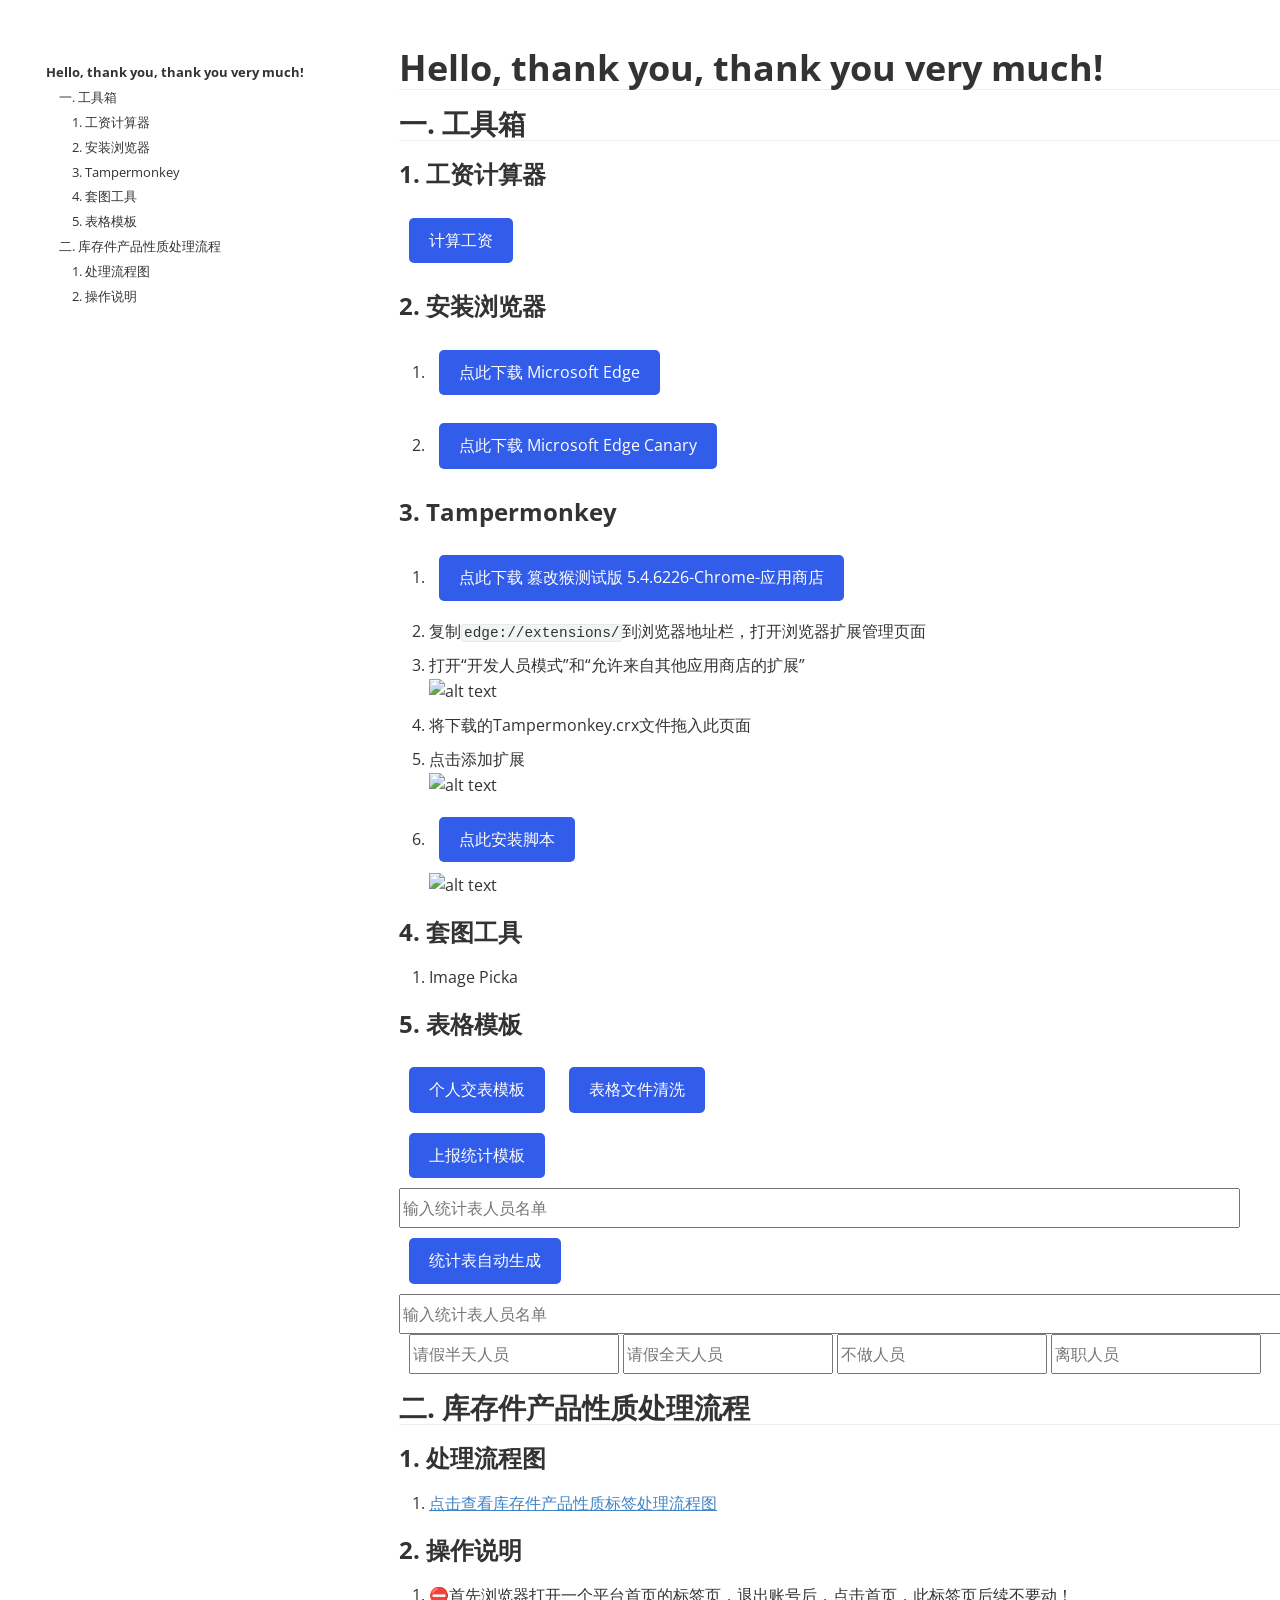
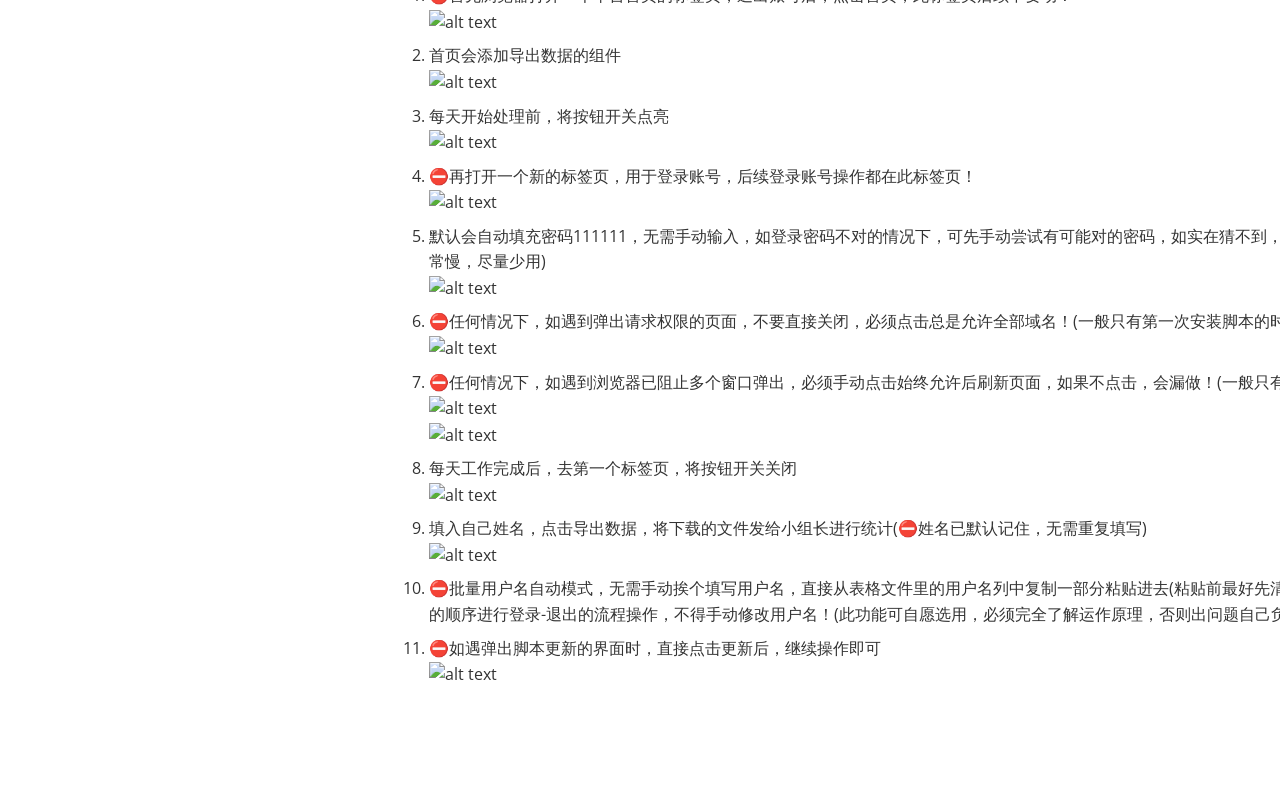
==== commit 8f622b11: "Add files via upload" ====
--- a/index.html
+++ b/index.html
@@ -663,7 +663,7 @@
 }
 
 
-</style><title>Hello</title>
+</style><title>index</title>
 </head>
 <body class='typora-export os-windows typora-export-show-outline typora-export-no-collapse-outline'><div class='typora-export-content'>
 <div class="typora-export-sidebar"><div class="outline-content"><li class="outline-item-wrapper outline-h1"><div class="outline-item"><span class="outline-expander"></span><a class="outline-label" href="#hello-thank-you-thank-you-very-much">Hello, thank you, thank you very much!</a></div><ul class="outline-children"><li class="outline-item-wrapper outline-h2"><div class="outline-item"><span class="outline-expander"></span><a class="outline-label" href="#一-工具箱">一. 工具箱</a></div><ul class="outline-children"><li class="outline-item-wrapper outline-h3"><div class="outline-item"><span class="outline-expander"></span><a class="outline-label" href="#1-工资计算器">1. 工资计算器</a></div><ul class="outline-children"></ul></li><li class="outline-item-wrapper outline-h3"><div class="outline-item"><span class="outline-expander"></span><a class="outline-label" href="#2-安装浏览器">2. 安装浏览器</a></div><ul class="outline-children"></ul></li><li class="outline-item-wrapper outline-h3"><div class="outline-item"><span class="outline-expander"></span><a class="outline-label" href="#3-tampermonkey">3. Tampermonkey</a></div><ul class="outline-children"></ul></li><li class="outline-item-wrapper outline-h3"><div class="outline-item"><span class="outline-expander"></span><a class="outline-label" href="#4-套图工具">4. 套图工具</a></div><ul class="outline-children"></ul></li><li class="outline-item-wrapper outline-h3"><div class="outline-item"><span class="outline-expander"></span><a class="outline-label" href="#5-表格模板">5. 表格模板</a></div><ul class="outline-children"></ul></li></ul></li><li class="outline-item-wrapper outline-h2"><div class="outline-item"><span class="outline-expander"></span><a class="outline-label" href="#二-库存件产品性质处理流程">二. 库存件产品性质处理流程</a></div><ul class="outline-children"><li class="outline-item-wrapper outline-h3"><div class="outline-item"><span class="outline-expander"></span><a class="outline-label" href="#1-处理流程图">1. 处理流程图</a></div><ul class="outline-children"></ul></li><li class="outline-item-wrapper outline-h3"><div class="outline-item"><span class="outline-expander"></span><a class="outline-label" href="#2-操作说明">2. 操作说明</a></div><ul class="outline-children"></ul></li></ul></li></ul></li></div></div><div id='write'  class=''><h1 id='hello-thank-you-thank-you-very-much'><span>Hello, thank you, thank you very much!</span></h1><h2 id='一-工具箱'><span>一. 工具箱</span></h2><h3 id='1-工资计算器'><span>1. 工资计算器</span></h3><head>
@@ -687,10 +687,12 @@
     <input type="text" placeholder="输入统计表人员名单">
 </div><br><div id="xlsx_generate" title="需先填写右侧的人员名单、请假人员、和不做人员名单">
     <a href="https://1024nettech.github.io/workflow/salary_calculator/index.html" target="_blank">统计表自动生成</a>
-    <input type="text" placeholder="统计表人员">
-   <input type="text" placeholder="请假半天人员">
-   <input type="text" placeholder="请假全天人员">
-   <input type="text" placeholder="不做人员">
+    <input type="text" placeholder="输入统计表人员名单" style="width: 1550px;">
+    <br>
+    <input type="text" placeholder="请假半天人员" style="margin-left: 10px;">
+    <input type="text" placeholder="请假全天人员">
+    <input type="text" placeholder="不做人员">
+    <input type="text" placeholder="离职人员">
 </div><br><h2 id='二-库存件产品性质处理流程'><span>二. 库存件产品性质处理流程</span></h2><h3 id='1-处理流程图'><span>1. 处理流程图</span></h3><ol start='' ><li><p><a href="https://1024nettech.github.io/workflow/unchecked_checkbox.html" target="_blank"><span>点击查看库存件产品性质标签处理流程图</span></a></p></li></ol><h3 id='2-操作说明'><span>2. 操作说明</span></h3><ol start='' ><li><p><span>⛔首先浏览器打开一个平台首页的标签页，退出账号后，点击首页，此标签页后续不要动！</span>
 <img src="https://aimg8.dlszyht.net.cn/public/src/upload/1533835/Manage/files/website/682e807097558.png" referrerpolicy="no-referrer" alt="alt text"></p></li><li><p><span>首页会添加导出数据的组件</span>
 <img src="https://aimg8.dlszyht.net.cn/public/src/upload/1533835/Manage/files/website/682e82e429496.png" referrerpolicy="no-referrer" alt="alt text"></p></li><li><p><span>每天开始处理前，将按钮开关点亮</span>
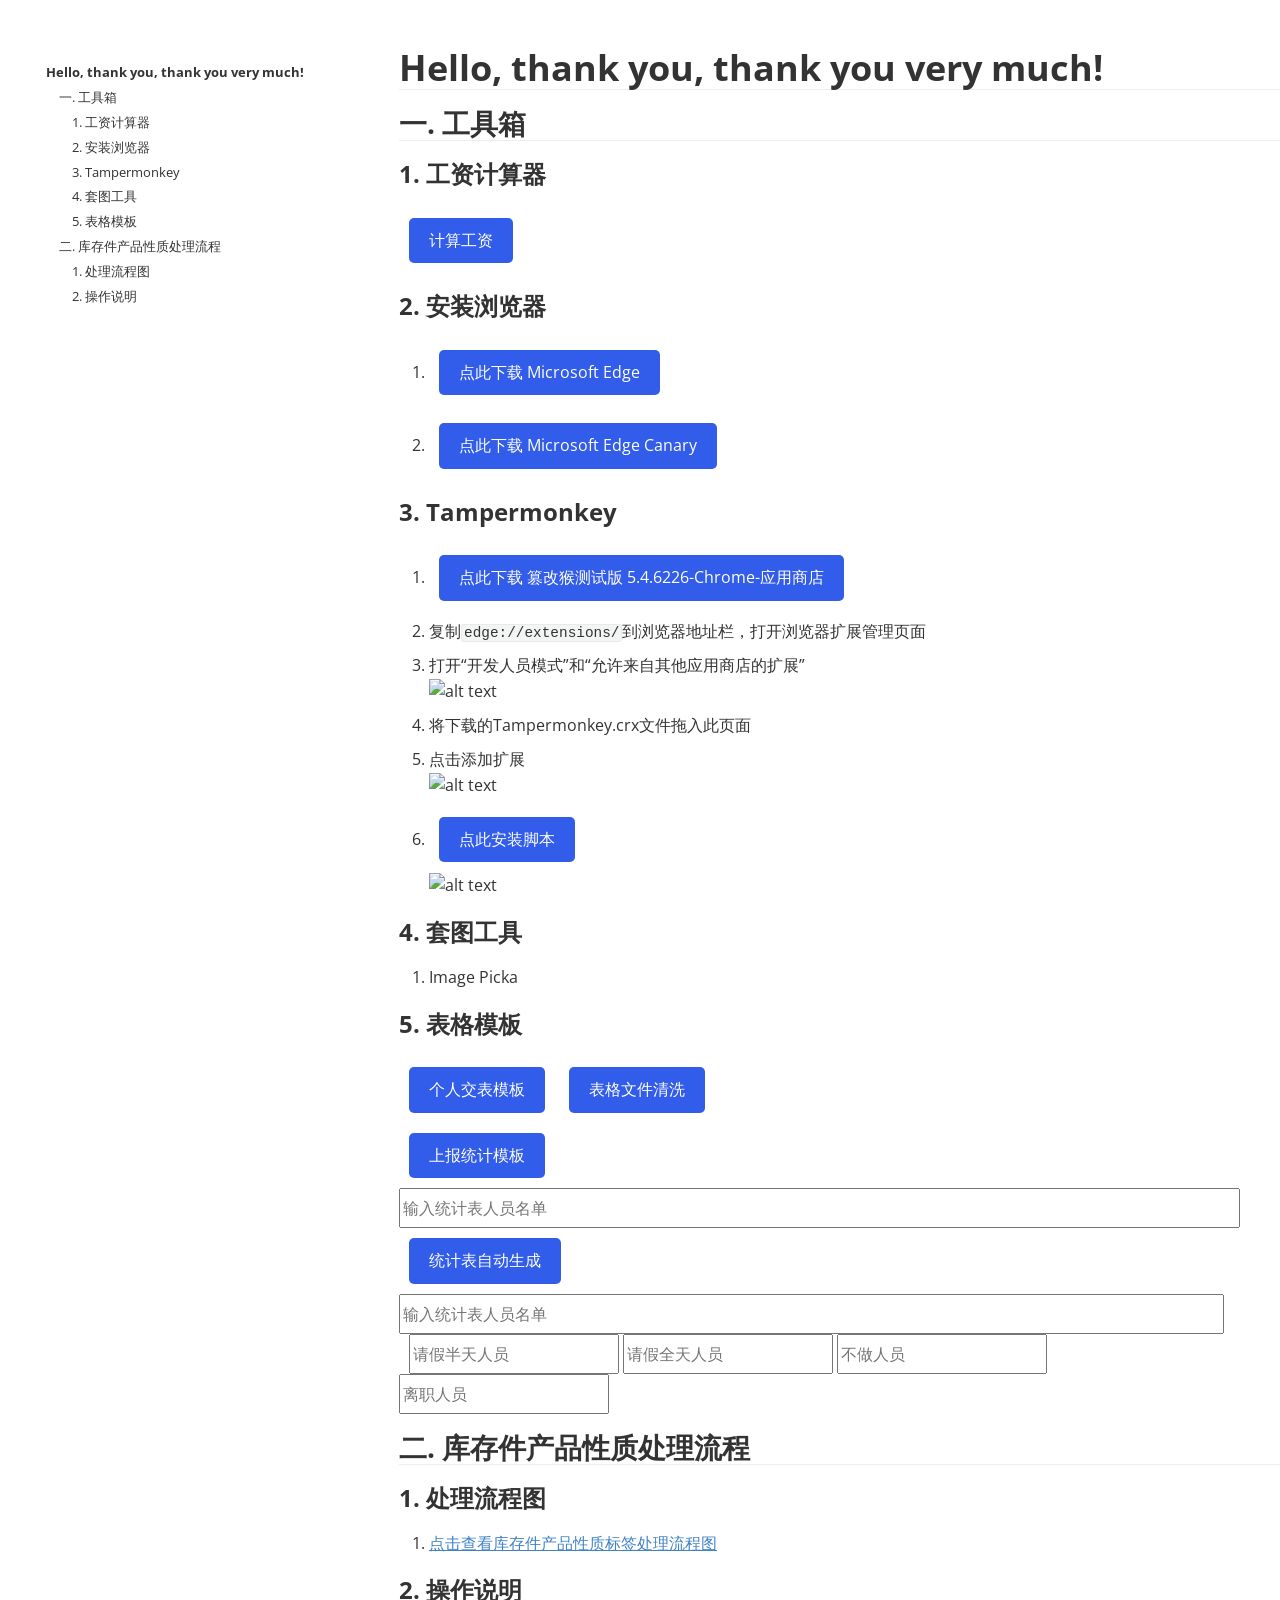
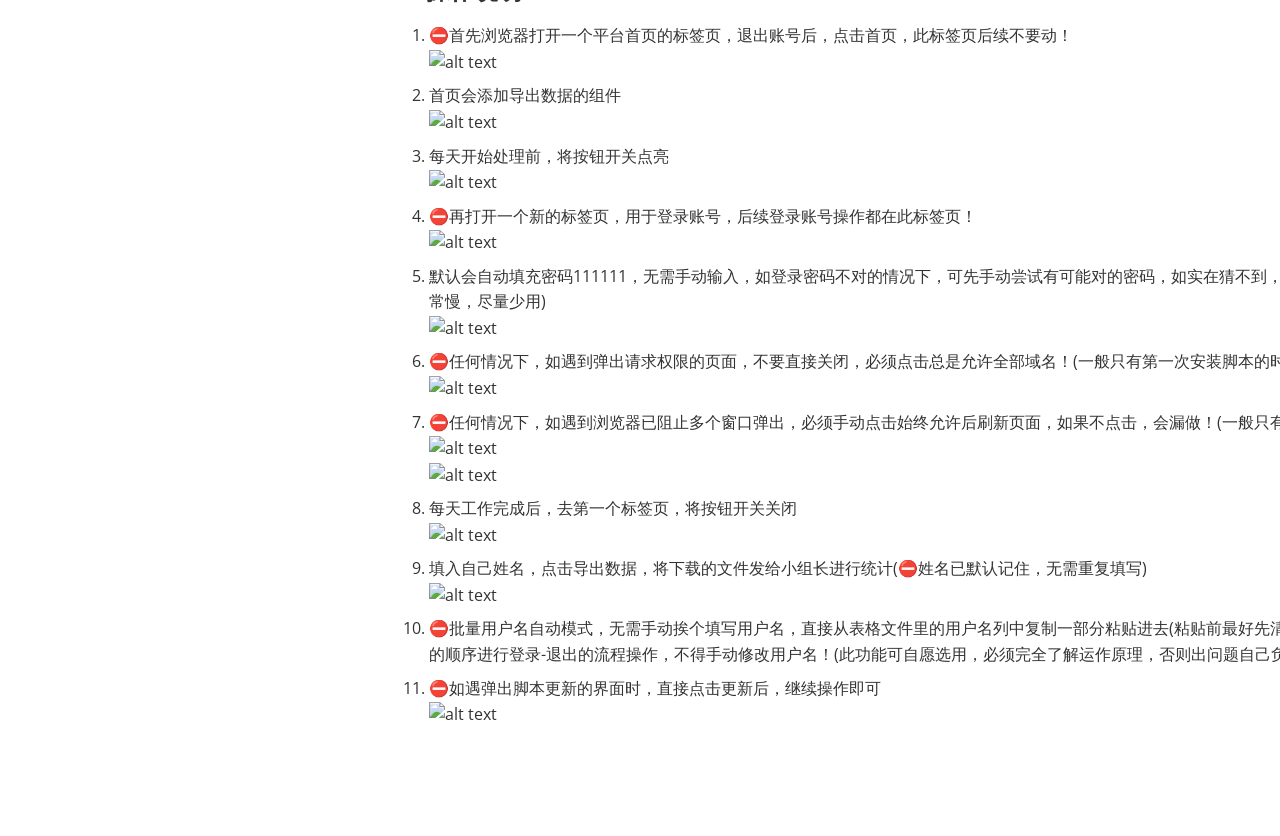
==== commit 07c7ea5d: "Add files via upload" ====
--- a/index.html
+++ b/index.html
@@ -663,7 +663,7 @@
 }
 
 
-</style><title>index</title>
+</style><title>Hello</title>
 </head>
 <body class='typora-export os-windows typora-export-show-outline typora-export-no-collapse-outline'><div class='typora-export-content'>
 <div class="typora-export-sidebar"><div class="outline-content"><li class="outline-item-wrapper outline-h1"><div class="outline-item"><span class="outline-expander"></span><a class="outline-label" href="#hello-thank-you-thank-you-very-much">Hello, thank you, thank you very much!</a></div><ul class="outline-children"><li class="outline-item-wrapper outline-h2"><div class="outline-item"><span class="outline-expander"></span><a class="outline-label" href="#一-工具箱">一. 工具箱</a></div><ul class="outline-children"><li class="outline-item-wrapper outline-h3"><div class="outline-item"><span class="outline-expander"></span><a class="outline-label" href="#1-工资计算器">1. 工资计算器</a></div><ul class="outline-children"></ul></li><li class="outline-item-wrapper outline-h3"><div class="outline-item"><span class="outline-expander"></span><a class="outline-label" href="#2-安装浏览器">2. 安装浏览器</a></div><ul class="outline-children"></ul></li><li class="outline-item-wrapper outline-h3"><div class="outline-item"><span class="outline-expander"></span><a class="outline-label" href="#3-tampermonkey">3. Tampermonkey</a></div><ul class="outline-children"></ul></li><li class="outline-item-wrapper outline-h3"><div class="outline-item"><span class="outline-expander"></span><a class="outline-label" href="#4-套图工具">4. 套图工具</a></div><ul class="outline-children"></ul></li><li class="outline-item-wrapper outline-h3"><div class="outline-item"><span class="outline-expander"></span><a class="outline-label" href="#5-表格模板">5. 表格模板</a></div><ul class="outline-children"></ul></li></ul></li><li class="outline-item-wrapper outline-h2"><div class="outline-item"><span class="outline-expander"></span><a class="outline-label" href="#二-库存件产品性质处理流程">二. 库存件产品性质处理流程</a></div><ul class="outline-children"><li class="outline-item-wrapper outline-h3"><div class="outline-item"><span class="outline-expander"></span><a class="outline-label" href="#1-处理流程图">1. 处理流程图</a></div><ul class="outline-children"></ul></li><li class="outline-item-wrapper outline-h3"><div class="outline-item"><span class="outline-expander"></span><a class="outline-label" href="#2-操作说明">2. 操作说明</a></div><ul class="outline-children"></ul></li></ul></li></ul></li></div></div><div id='write'  class=''><h1 id='hello-thank-you-thank-you-very-much'><span>Hello, thank you, thank you very much!</span></h1><h2 id='一-工具箱'><span>一. 工具箱</span></h2><h3 id='1-工资计算器'><span>1. 工资计算器</span></h3><head>
@@ -687,7 +687,7 @@
     <input type="text" placeholder="输入统计表人员名单">
 </div><br><div id="xlsx_generate" title="需先填写右侧的人员名单、请假人员、和不做人员名单">
     <a href="https://1024nettech.github.io/workflow/salary_calculator/index.html" target="_blank">统计表自动生成</a>
-    <input type="text" placeholder="输入统计表人员名单" style="width: 1550px;">
+    <input type="text" placeholder="输入统计表人员名单" style="width: 825px;">
     <br>
     <input type="text" placeholder="请假半天人员" style="margin-left: 10px;">
     <input type="text" placeholder="请假全天人员">
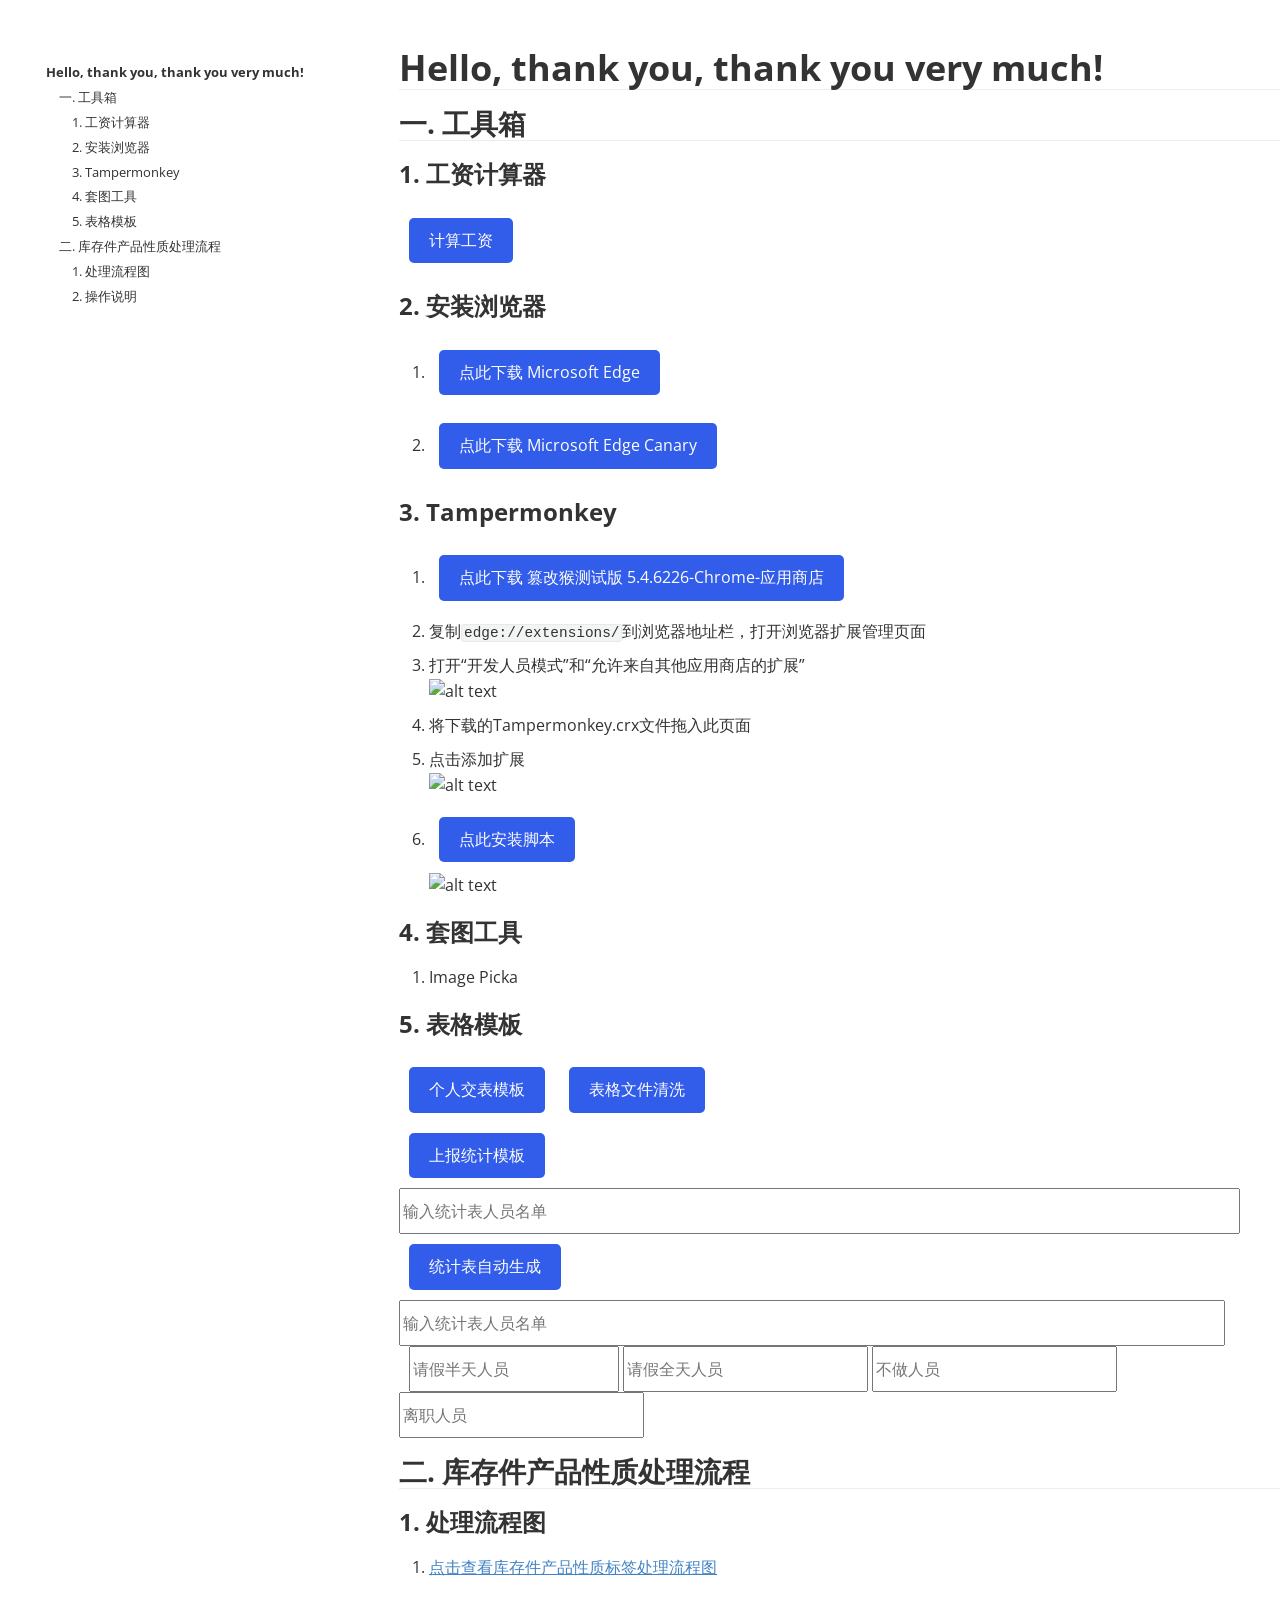
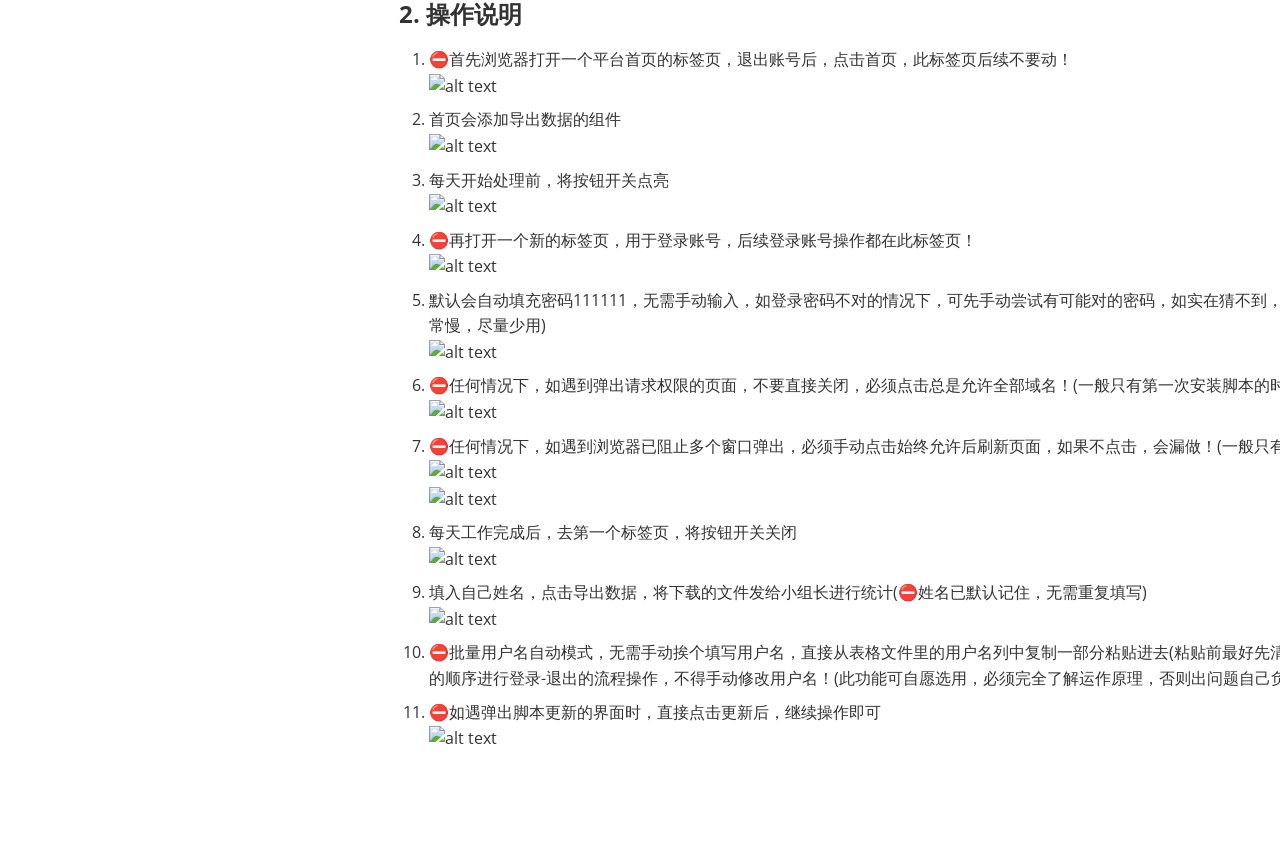
==== commit 90964d95: "Add files via upload" ====
--- a/index.html
+++ b/index.html
@@ -687,12 +687,12 @@
     <input type="text" placeholder="输入统计表人员名单">
 </div><br><div id="xlsx_generate" title="需先填写右侧的人员名单、请假人员、和不做人员名单">
     <a href="https://1024nettech.github.io/workflow/salary_calculator/index.html" target="_blank">统计表自动生成</a>
-    <input type="text" placeholder="输入统计表人员名单" style="width: 825px;">
+    <input type="text" placeholder="输入统计表人员名单" style="width: 826px;">
     <br>
-    <input type="text" placeholder="请假半天人员" style="margin-left: 10px;">
-    <input type="text" placeholder="请假全天人员">
-    <input type="text" placeholder="不做人员">
-    <input type="text" placeholder="离职人员">
+    <input type="text" placeholder="请假半天人员" style="margin-left: 10px;" style="width: 245px;">
+    <input type="text" placeholder="请假全天人员" style="width: 245px;">
+    <input type="text" placeholder="不做人员" style="width: 245px;">
+    <input type="text" placeholder="离职人员" style="width: 245px;">
 </div><br><h2 id='二-库存件产品性质处理流程'><span>二. 库存件产品性质处理流程</span></h2><h3 id='1-处理流程图'><span>1. 处理流程图</span></h3><ol start='' ><li><p><a href="https://1024nettech.github.io/workflow/unchecked_checkbox.html" target="_blank"><span>点击查看库存件产品性质标签处理流程图</span></a></p></li></ol><h3 id='2-操作说明'><span>2. 操作说明</span></h3><ol start='' ><li><p><span>⛔首先浏览器打开一个平台首页的标签页，退出账号后，点击首页，此标签页后续不要动！</span>
 <img src="https://aimg8.dlszyht.net.cn/public/src/upload/1533835/Manage/files/website/682e807097558.png" referrerpolicy="no-referrer" alt="alt text"></p></li><li><p><span>首页会添加导出数据的组件</span>
 <img src="https://aimg8.dlszyht.net.cn/public/src/upload/1533835/Manage/files/website/682e82e429496.png" referrerpolicy="no-referrer" alt="alt text"></p></li><li><p><span>每天开始处理前，将按钮开关点亮</span>
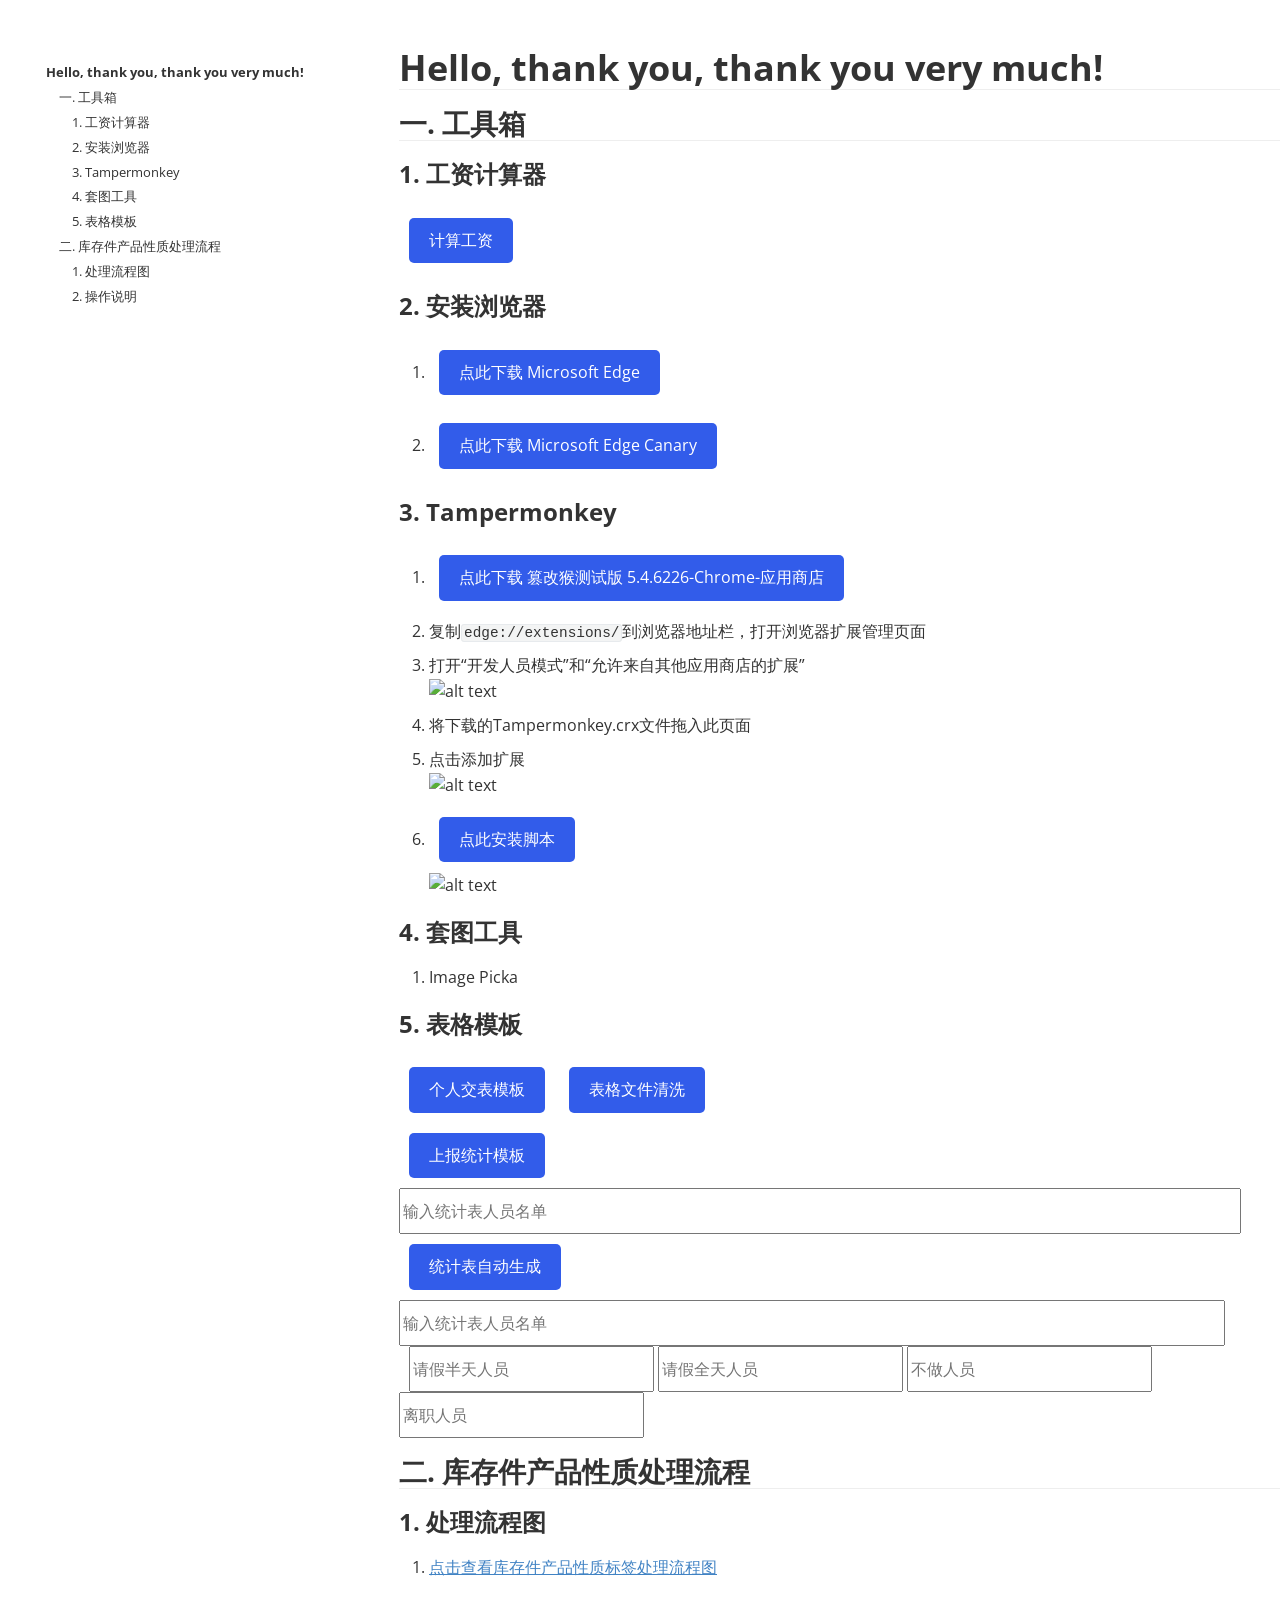
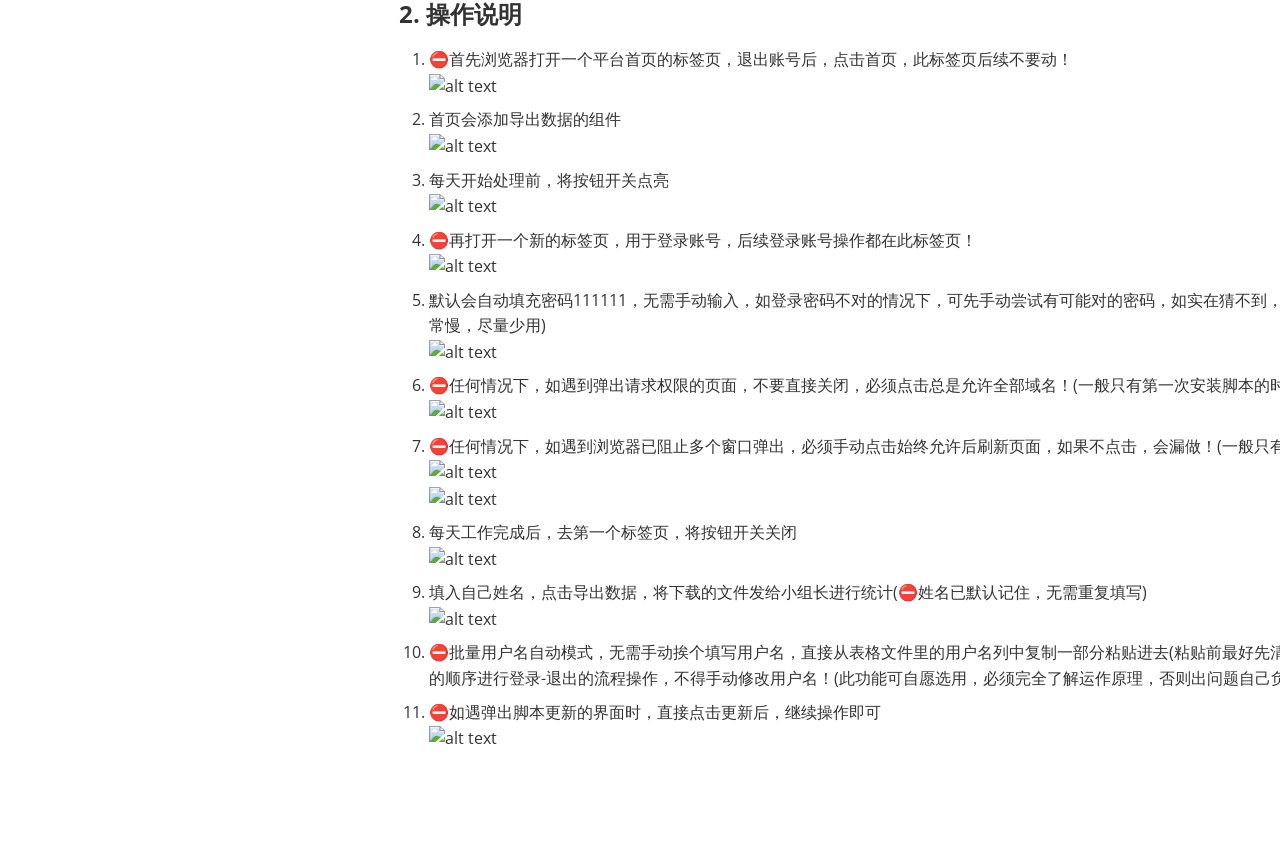
==== commit a486c866: "Add files via upload" ====
--- a/index.html
+++ b/index.html
@@ -689,7 +689,7 @@
     <a href="https://1024nettech.github.io/workflow/salary_calculator/index.html" target="_blank">统计表自动生成</a>
     <input type="text" placeholder="输入统计表人员名单" style="width: 826px;">
     <br>
-    <input type="text" placeholder="请假半天人员" style="margin-left: 10px;" style="width: 245px;">
+    <input type="text" placeholder="请假半天人员" style="margin-left: 10px; width: 245px;">
     <input type="text" placeholder="请假全天人员" style="width: 245px;">
     <input type="text" placeholder="不做人员" style="width: 245px;">
     <input type="text" placeholder="离职人员" style="width: 245px;">
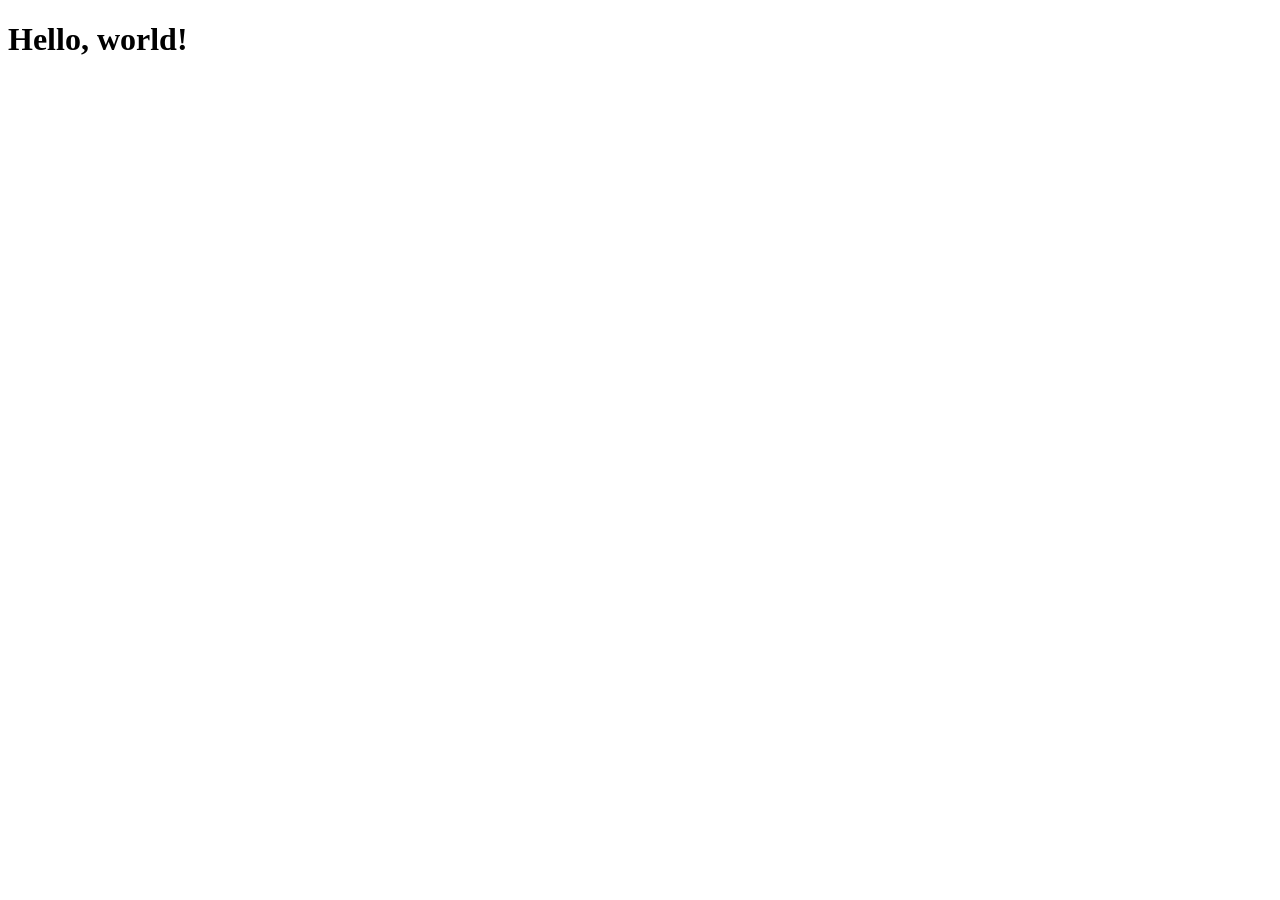
==== commit 8d06ca88: "Add files via upload" ====
--- a/index.html
+++ b/index.html
@@ -1,710 +1,15 @@
-<!doctype html>
-<html>
-<head>
-<meta charset='UTF-8'><meta name='viewport' content='width=device-width initial-scale=1'>
-
-<link href='https://fonts.googleapis.com/css?family=Open+Sans:400italic,700italic,700,400&subset=latin,latin-ext' rel='stylesheet' type='text/css' /><style type='text/css'>html {overflow-x: initial !important;}:root { --bg-color: #ffffff; --text-color: #333333; --select-text-bg-color: #B5D6FC; --select-text-font-color: auto; --monospace: "Lucida Console",Consolas,"Courier",monospace; --title-bar-height: 20px; }
-.mac-os-11 { --title-bar-height: 28px; }
-html { font-size: 14px; background-color: var(--bg-color); color: var(--text-color); font-family: "Helvetica Neue", Helvetica, Arial, sans-serif; -webkit-font-smoothing: antialiased; }
-h1, h2, h3, h4, h5 { white-space: pre-wrap; }
-body { margin: 0px; padding: 0px; height: auto; inset: 0px; font-size: 1rem; line-height: 1.42857; overflow-x: hidden; background: inherit; }
-iframe { margin: auto; }
-a.url { word-break: break-all; }
-a:active, a:hover { outline: 0px; }
-.in-text-selection, ::selection { text-shadow: none; background: var(--select-text-bg-color); color: var(--select-text-font-color); }
-#write { margin: 0px auto; height: auto; width: inherit; word-break: normal; overflow-wrap: break-word; position: relative; white-space: normal; overflow-x: visible; padding-top: 36px; }
-#write.first-line-indent p { text-indent: 2em; }
-#write.first-line-indent li p, #write.first-line-indent p * { text-indent: 0px; }
-#write.first-line-indent li { margin-left: 2em; }
-.for-image #write { padding-left: 8px; padding-right: 8px; }
-body.typora-export { padding-left: 30px; padding-right: 30px; }
-.typora-export .footnote-line, .typora-export li, .typora-export p { white-space: pre-wrap; }
-.typora-export .task-list-item input { pointer-events: none; }
-@media screen and (max-width: 500px) {
-  body.typora-export { padding-left: 0px; padding-right: 0px; }
-  #write { padding-left: 20px; padding-right: 20px; }
-}
-#write li > figure:last-child { margin-bottom: 0.5rem; }
-#write ol, #write ul { position: relative; }
-img { max-width: 100%; vertical-align: middle; image-orientation: from-image; }
-button, input, select, textarea { color: inherit; font: inherit; }
-input[type="checkbox"], input[type="radio"] { line-height: normal; padding: 0px; }
-*, ::after, ::before { box-sizing: border-box; }
-#write h1, #write h2, #write h3, #write h4, #write h5, #write h6, #write p, #write pre { width: inherit; }
-#write h1, #write h2, #write h3, #write h4, #write h5, #write h6, #write p { position: relative; }
-p { line-height: inherit; }
-h1, h2, h3, h4, h5, h6 { break-after: avoid-page; break-inside: avoid; orphans: 4; }
-p { orphans: 4; }
-h1 { font-size: 2rem; }
-h2 { font-size: 1.8rem; }
-h3 { font-size: 1.6rem; }
-h4 { font-size: 1.4rem; }
-h5 { font-size: 1.2rem; }
-h6 { font-size: 1rem; }
-.md-math-block, .md-rawblock, h1, h2, h3, h4, h5, h6, p { margin-top: 1rem; margin-bottom: 1rem; }
-.hidden { display: none; }
-.md-blockmeta { color: rgb(204, 204, 204); font-weight: 700; font-style: italic; }
-a { cursor: pointer; }
-sup.md-footnote { padding: 2px 4px; background-color: rgba(238, 238, 238, 0.7); color: rgb(85, 85, 85); border-radius: 4px; cursor: pointer; }
-sup.md-footnote a, sup.md-footnote a:hover { color: inherit; text-transform: inherit; text-decoration: inherit; }
-#write input[type="checkbox"] { cursor: pointer; width: inherit; height: inherit; }
-figure { overflow-x: auto; margin: 1.2em 0px; max-width: calc(100% + 16px); padding: 0px; }
-figure > table { margin: 0px; }
-thead, tr { break-inside: avoid; break-after: auto; }
-thead { display: table-header-group; }
-table { border-collapse: collapse; border-spacing: 0px; width: 100%; overflow: auto; break-inside: auto; text-align: left; }
-table.md-table td { min-width: 32px; }
-.CodeMirror-gutters { border-right: 0px; background-color: inherit; }
-.CodeMirror-linenumber { user-select: none; }
-.CodeMirror { text-align: left; }
-.CodeMirror-placeholder { opacity: 0.3; }
-.CodeMirror pre { padding: 0px 4px; }
-.CodeMirror-lines { padding: 0px; }
-div.hr:focus { cursor: none; }
-#write pre { white-space: pre-wrap; }
-#write.fences-no-line-wrapping pre { white-space: pre; }
-#write pre.ty-contain-cm { white-space: normal; }
-.CodeMirror-gutters { margin-right: 4px; }
-.md-fences { font-size: 0.9rem; display: block; break-inside: avoid; text-align: left; overflow: visible; white-space: pre; background: inherit; position: relative !important; }
-.md-fences-adv-panel { width: 100%; margin-top: 10px; text-align: center; padding-top: 0px; padding-bottom: 8px; overflow-x: auto; }
-#write .md-fences.mock-cm { white-space: pre-wrap; }
-.md-fences.md-fences-with-lineno { padding-left: 0px; }
-#write.fences-no-line-wrapping .md-fences.mock-cm { white-space: pre; overflow-x: auto; }
-.md-fences.mock-cm.md-fences-with-lineno { padding-left: 8px; }
-.CodeMirror-line, twitterwidget { break-inside: avoid; }
-svg { break-inside: avoid; }
-.footnotes { opacity: 0.8; font-size: 0.9rem; margin-top: 1em; margin-bottom: 1em; }
-.footnotes + .footnotes { margin-top: 0px; }
-.md-reset { margin: 0px; padding: 0px; border: 0px; outline: 0px; vertical-align: top; background: 0px 0px; text-decoration: none; text-shadow: none; float: none; position: static; width: auto; height: auto; white-space: nowrap; cursor: inherit; -webkit-tap-highlight-color: transparent; line-height: normal; font-weight: 400; text-align: left; box-sizing: content-box; direction: ltr; }
-li div { padding-top: 0px; }
-blockquote { margin: 1rem 0px; }
-li .mathjax-block, li p { margin: 0.5rem 0px; }
-li blockquote { margin: 1rem 0px; }
-li { margin: 0px; position: relative; }
-blockquote > :last-child { margin-bottom: 0px; }
-blockquote > :first-child, li > :first-child { margin-top: 0px; }
-.footnotes-area { color: rgb(136, 136, 136); margin-top: 0.714rem; padding-bottom: 0.143rem; white-space: normal; }
-#write .footnote-line { white-space: pre-wrap; }
-@media print {
-  body, html { border: 1px solid transparent; height: 99%; break-after: avoid; break-before: avoid; font-variant-ligatures: no-common-ligatures; }
-  #write { margin-top: 0px; border-color: transparent !important; padding-top: 0px !important; padding-bottom: 0px !important; }
-  .typora-export * { -webkit-print-color-adjust: exact; }
-  .typora-export #write { break-after: avoid; }
-  .typora-export #write::after { height: 0px; }
-  .is-mac table { break-inside: avoid; }
-  #write > p:nth-child(1) { margin-top: 0px; }
-  .typora-export-show-outline .typora-export-sidebar { display: none; }
-  figure { overflow-x: visible; }
-}
-.footnote-line { margin-top: 0.714em; font-size: 0.7em; }
-a img, img a { cursor: pointer; }
-pre.md-meta-block { font-size: 0.8rem; min-height: 0.8rem; white-space: pre-wrap; background: rgb(204, 204, 204); display: block; overflow-x: hidden; }
-p > .md-image:only-child:not(.md-img-error) img, p > img:only-child { display: block; margin: auto; }
-#write.first-line-indent p > .md-image:only-child:not(.md-img-error) img { left: -2em; position: relative; }
-p > .md-image:only-child { display: inline-block; width: 100%; }
-#write .MathJax_Display { margin: 0.8em 0px 0px; }
-.md-math-block { width: 100%; }
-.md-math-block:not(:empty)::after { display: none; }
-.MathJax_ref { fill: currentcolor; }
-[contenteditable="true"]:active, [contenteditable="true"]:focus, [contenteditable="false"]:active, [contenteditable="false"]:focus { outline: 0px; box-shadow: none; }
-.md-task-list-item { position: relative; list-style-type: none; }
-.task-list-item.md-task-list-item { padding-left: 0px; }
-.md-task-list-item > input { position: absolute; top: 0px; left: 0px; margin-left: -1.2em; margin-top: calc(1em - 10px); border: none; }
-.math { font-size: 1rem; }
-.md-toc { min-height: 3.58rem; position: relative; font-size: 0.9rem; border-radius: 10px; }
-.md-toc-content { position: relative; margin-left: 0px; }
-.md-toc-content::after, .md-toc::after { display: none; }
-.md-toc-item { display: block; color: rgb(65, 131, 196); }
-.md-toc-item a { text-decoration: none; }
-.md-toc-inner:hover { text-decoration: underline; }
-.md-toc-inner { display: inline-block; cursor: pointer; }
-.md-toc-h1 .md-toc-inner { margin-left: 0px; font-weight: 700; }
-.md-toc-h2 .md-toc-inner { margin-left: 2em; }
-.md-toc-h3 .md-toc-inner { margin-left: 4em; }
-.md-toc-h4 .md-toc-inner { margin-left: 6em; }
-.md-toc-h5 .md-toc-inner { margin-left: 8em; }
-.md-toc-h6 .md-toc-inner { margin-left: 10em; }
-@media screen and (max-width: 48em) {
-  .md-toc-h3 .md-toc-inner { margin-left: 3.5em; }
-  .md-toc-h4 .md-toc-inner { margin-left: 5em; }
-  .md-toc-h5 .md-toc-inner { margin-left: 6.5em; }
-  .md-toc-h6 .md-toc-inner { margin-left: 8em; }
-}
-a.md-toc-inner { font-size: inherit; font-style: inherit; font-weight: inherit; line-height: inherit; }
-.footnote-line a:not(.reversefootnote) { color: inherit; }
-.reversefootnote { font-family: ui-monospace, sans-serif; }
-.md-attr { display: none; }
-.md-fn-count::after { content: "."; }
-code, pre, samp, tt { font-family: var(--monospace); }
-kbd { margin: 0px 0.1em; padding: 0.1em 0.6em; font-size: 0.8em; color: rgb(36, 39, 41); background: rgb(255, 255, 255); border: 1px solid rgb(173, 179, 185); border-radius: 3px; box-shadow: rgba(12, 13, 14, 0.2) 0px 1px 0px, rgb(255, 255, 255) 0px 0px 0px 2px inset; white-space: nowrap; vertical-align: middle; }
-.md-comment { color: rgb(162, 127, 3); opacity: 0.6; font-family: var(--monospace); }
-code { text-align: left; vertical-align: initial; }
-a.md-print-anchor { white-space: pre !important; border-width: initial !important; border-style: none !important; border-color: initial !important; display: inline-block !important; position: absolute !important; width: 1px !important; right: 0px !important; outline: 0px !important; background: 0px 0px !important; text-decoration: initial !important; text-shadow: initial !important; }
-.os-windows.monocolor-emoji .md-emoji { font-family: "Segoe UI Symbol", sans-serif; }
-.md-diagram-panel > svg { max-width: 100%; }
-[lang="flow"] svg, [lang="mermaid"] svg { max-width: 100%; height: auto; }
-[lang="mermaid"] .node text { font-size: 1rem; }
-table tr th { border-bottom: 0px; }
-video { max-width: 100%; display: block; margin: 0px auto; }
-iframe { max-width: 100%; width: 100%; border: none; }
-.highlight td, .highlight tr { border: 0px; }
-mark { background: rgb(255, 255, 0); color: rgb(0, 0, 0); }
-.md-html-inline .md-plain, .md-html-inline strong, mark .md-inline-math, mark strong { color: inherit; }
-.md-expand mark .md-meta { opacity: 0.3 !important; }
-mark .md-meta { color: rgb(0, 0, 0); }
-@media print {
-  .typora-export h1, .typora-export h2, .typora-export h3, .typora-export h4, .typora-export h5, .typora-export h6 { break-inside: avoid; }
-}
-.md-diagram-panel .messageText { stroke: none !important; }
-.md-diagram-panel .start-state { fill: var(--node-fill); }
-.md-diagram-panel .edgeLabel rect { opacity: 1 !important; }
-.md-fences.md-fences-math { font-size: 1em; }
-.md-fences-advanced:not(.md-focus) { padding: 0px; white-space: nowrap; border: 0px; }
-.md-fences-advanced:not(.md-focus) { background: inherit; }
-.typora-export-show-outline .typora-export-content { max-width: 1440px; margin: auto; display: flex; flex-direction: row; }
-.typora-export-sidebar { width: 300px; font-size: 0.8rem; margin-top: 80px; margin-right: 18px; }
-.typora-export-show-outline #write { --webkit-flex: 2; flex: 2 1 0%; }
-.typora-export-sidebar .outline-content { position: fixed; top: 0px; max-height: 100%; overflow: hidden auto; padding-bottom: 30px; padding-top: 60px; width: 300px; }
-@media screen and (max-width: 1024px) {
-  .typora-export-sidebar, .typora-export-sidebar .outline-content { width: 240px; }
-}
-@media screen and (max-width: 800px) {
-  .typora-export-sidebar { display: none; }
-}
-.outline-content li, .outline-content ul { margin-left: 0px; margin-right: 0px; padding-left: 0px; padding-right: 0px; list-style: none; overflow-wrap: anywhere; }
-.outline-content ul { margin-top: 0px; margin-bottom: 0px; }
-.outline-content strong { font-weight: 400; }
-.outline-expander { width: 1rem; height: 1.42857rem; position: relative; display: table-cell; vertical-align: middle; cursor: pointer; padding-left: 4px; }
-.outline-expander::before { content: ""; position: relative; font-family: Ionicons; display: inline-block; font-size: 8px; vertical-align: middle; }
-.outline-item { padding-top: 3px; padding-bottom: 3px; cursor: pointer; }
-.outline-expander:hover::before { content: ""; }
-.outline-h1 > .outline-item { padding-left: 0px; }
-.outline-h2 > .outline-item { padding-left: 1em; }
-.outline-h3 > .outline-item { padding-left: 2em; }
-.outline-h4 > .outline-item { padding-left: 3em; }
-.outline-h5 > .outline-item { padding-left: 4em; }
-.outline-h6 > .outline-item { padding-left: 5em; }
-.outline-label { cursor: pointer; display: table-cell; vertical-align: middle; text-decoration: none; color: inherit; }
-.outline-label:hover { text-decoration: underline; }
-.outline-item:hover { border-color: rgb(245, 245, 245); background-color: var(--item-hover-bg-color); }
-.outline-item:hover { margin-left: -28px; margin-right: -28px; border-left: 28px solid transparent; border-right: 28px solid transparent; }
-.outline-item-single .outline-expander::before, .outline-item-single .outline-expander:hover::before { display: none; }
-.outline-item-open > .outline-item > .outline-expander::before { content: ""; }
-.outline-children { display: none; }
-.info-panel-tab-wrapper { display: none; }
-.outline-item-open > .outline-children { display: block; }
-.typora-export .outline-item { padding-top: 1px; padding-bottom: 1px; }
-.typora-export .outline-item:hover { margin-right: -8px; border-right: 8px solid transparent; }
-.typora-export .outline-expander::before { content: "+"; font-family: inherit; top: -1px; }
-.typora-export .outline-expander:hover::before, .typora-export .outline-item-open > .outline-item > .outline-expander::before { content: "−"; }
-.typora-export-collapse-outline .outline-children { display: none; }
-.typora-export-collapse-outline .outline-item-open > .outline-children, .typora-export-no-collapse-outline .outline-children { display: block; }
-.typora-export-no-collapse-outline .outline-expander::before { content: "" !important; }
-.typora-export-show-outline .outline-item-active > .outline-item .outline-label { font-weight: 700; }
-.md-inline-math-container mjx-container { zoom: 0.95; }
-mjx-container { break-inside: avoid; }
-.md-alert.md-alert-note { border-left-color: rgb(9, 105, 218); }
-.md-alert.md-alert-important { border-left-color: rgb(130, 80, 223); }
-.md-alert.md-alert-warning { border-left-color: rgb(154, 103, 0); }
-.md-alert.md-alert-tip { border-left-color: rgb(31, 136, 61); }
-.md-alert.md-alert-caution { border-left-color: rgb(207, 34, 46); }
-.md-alert { padding: 0px 1em; margin-bottom: 16px; color: inherit; border-left: 0.25em solid rgb(0, 0, 0); }
-.md-alert-text-note { color: rgb(9, 105, 218); }
-.md-alert-text-important { color: rgb(130, 80, 223); }
-.md-alert-text-warning { color: rgb(154, 103, 0); }
-.md-alert-text-tip { color: rgb(31, 136, 61); }
-.md-alert-text-caution { color: rgb(207, 34, 46); }
-.md-alert-text { font-size: 0.9rem; font-weight: 700; }
-.md-alert-text svg { fill: currentcolor; position: relative; top: 0.125em; margin-right: 1ch; overflow: visible; }
-.md-alert-text-container::after { content: attr(data-text); text-transform: capitalize; pointer-events: none; margin-right: 1ch; }
-
-
-:root {
-    --side-bar-bg-color: #fafafa;
-    --control-text-color: #777;
-}
+<!DOCTYPE html>
+<html lang="zh-CN">
 
-@include-when-export url(https://fonts.googleapis.com/css?family=Open+Sans:400italic,700italic,700,400&subset=latin,latin-ext);
+<head>
+    <meta charset="UTF-8">
+    <meta name="viewport" content="width=device-width, initial-scale=1.0">
+    <title>1024nettech-专注办公自动化软件定制开发, 科技使生活更美好!</title>
+</head>
 
-/* open-sans-regular - latin-ext_latin */
-/* open-sans-italic - latin-ext_latin */
-/* open-sans-700 - latin-ext_latin */
-/* open-sans-700italic - latin-ext_latin */
-html {
-    font-size: 16px;
-    -webkit-font-smoothing: antialiased;
-}
+<body>
+    <h1>Hello, world!</h1>
+</body>
 
-body {
-    font-family: "Open Sans", "Clear Sans", "Helvetica Neue", Helvetica, Arial, 'Segoe UI Emoji', sans-serif;
-    color: rgb(51, 51, 51);
-    line-height: 1.6;
-}
-
-#write {
-    max-width: 860px;
-    margin: 0 auto;
-    padding: 30px;
-    padding-bottom: 100px;
-}
-
-@media only screen and (min-width: 1400px) {
-    #write {
-        max-width: 1024px;
-    }
-}
-
-@media only screen and (min-width: 1800px) {
-    #write {
-        max-width: 1200px;
-    }
-}
-
-#write>ul:first-child,
-#write>ol:first-child {
-    margin-top: 30px;
-}
-
-a {
-    color: #4183C4;
-}
-
-h1,
-h2,
-h3,
-h4,
-h5,
-h6 {
-    position: relative;
-    margin-top: 1rem;
-    margin-bottom: 1rem;
-    font-weight: bold;
-    line-height: 1.4;
-    cursor: text;
-}
-
-h1:hover a.anchor,
-h2:hover a.anchor,
-h3:hover a.anchor,
-h4:hover a.anchor,
-h5:hover a.anchor,
-h6:hover a.anchor {
-    text-decoration: none;
-}
-
-h1 tt,
-h1 code {
-    font-size: inherit;
-}
-
-h2 tt,
-h2 code {
-    font-size: inherit;
-}
-
-h3 tt,
-h3 code {
-    font-size: inherit;
-}
-
-h4 tt,
-h4 code {
-    font-size: inherit;
-}
-
-h5 tt,
-h5 code {
-    font-size: inherit;
-}
-
-h6 tt,
-h6 code {
-    font-size: inherit;
-}
-
-h1 {
-    font-size: 2.25em;
-    line-height: 1.2;
-    border-bottom: 1px solid #eee;
-}
-
-h2 {
-    font-size: 1.75em;
-    line-height: 1.225;
-    border-bottom: 1px solid #eee;
-}
-
-/*@media print {
-    .typora-export h1,
-    .typora-export h2 {
-        border-bottom: none;
-        padding-bottom: initial;
-    }
-
-    .typora-export h1::after,
-    .typora-export h2::after {
-        content: "";
-        display: block;
-        height: 100px;
-        margin-top: -96px;
-        border-top: 1px solid #eee;
-    }
-}*/
-
-h3 {
-    font-size: 1.5em;
-    line-height: 1.43;
-}
-
-h4 {
-    font-size: 1.25em;
-}
-
-h5 {
-    font-size: 1em;
-}
-
-h6 {
-    font-size: 1em;
-    color: #777;
-}
-
-p,
-blockquote,
-ul,
-ol,
-dl,
-table {
-    margin: 0.8em 0;
-}
-
-li>ol,
-li>ul {
-    margin: 0 0;
-}
-
-hr {
-    height: 2px;
-    padding: 0;
-    margin: 16px 0;
-    background-color: #e7e7e7;
-    border: 0 none;
-    overflow: hidden;
-    box-sizing: content-box;
-}
-
-li p.first {
-    display: inline-block;
-}
-
-ul,
-ol {
-    padding-left: 30px;
-}
-
-ul:first-child,
-ol:first-child {
-    margin-top: 0;
-}
-
-ul:last-child,
-ol:last-child {
-    margin-bottom: 0;
-}
-
-blockquote {
-    border-left: 4px solid #dfe2e5;
-    padding: 0 15px;
-    color: #777777;
-}
-
-blockquote blockquote {
-    padding-right: 0;
-}
-
-table {
-    padding: 0;
-    word-break: initial;
-}
-
-table tr {
-    border: 1px solid #dfe2e5;
-    margin: 0;
-    padding: 0;
-}
-
-table tr:nth-child(2n),
-thead {
-    background-color: #f8f8f8;
-}
-
-table th {
-    font-weight: bold;
-    border: 1px solid #dfe2e5;
-    border-bottom: 0;
-    margin: 0;
-    padding: 6px 13px;
-}
-
-table td {
-    border: 1px solid #dfe2e5;
-    margin: 0;
-    padding: 6px 13px;
-}
-
-table th:first-child,
-table td:first-child {
-    margin-top: 0;
-}
-
-table th:last-child,
-table td:last-child {
-    margin-bottom: 0;
-}
-
-.CodeMirror-lines {
-    padding-left: 4px;
-}
-
-.code-tooltip {
-    box-shadow: 0 1px 1px 0 rgba(0, 28, 36, .3);
-    border-top: 1px solid #eef2f2;
-}
-
-.md-fences,
-code,
-tt {
-    border: 1px solid #e7eaed;
-    background-color: #f8f8f8;
-    border-radius: 3px;
-    padding: 0;
-    padding: 2px 4px 0px 4px;
-    font-size: 0.9em;
-}
-
-code {
-    background-color: #f3f4f4;
-    padding: 0 2px 0 2px;
-}
-
-.md-fences {
-    margin-bottom: 15px;
-    margin-top: 15px;
-    padding-top: 8px;
-    padding-bottom: 6px;
-}
-
-
-.md-task-list-item>input {
-    margin-left: -1.3em;
-}
-
-@media print {
-    html {
-        font-size: 13px;
-    }
-
-    pre {
-        page-break-inside: avoid;
-        word-wrap: break-word;
-    }
-}
-
-.md-fences {
-    background-color: #f8f8f8;
-}
-
-#write pre.md-meta-block {
-    padding: 1rem;
-    font-size: 85%;
-    line-height: 1.45;
-    background-color: #f7f7f7;
-    border: 0;
-    border-radius: 3px;
-    color: #777777;
-    margin-top: 0 !important;
-}
-
-.mathjax-block>.code-tooltip {
-    bottom: .375rem;
-}
-
-.md-mathjax-midline {
-    background: #fafafa;
-}
-
-#write>h3.md-focus:before {
-    left: -1.5625rem;
-    top: .375rem;
-}
-
-#write>h4.md-focus:before {
-    left: -1.5625rem;
-    top: .285714286rem;
-}
-
-#write>h5.md-focus:before {
-    left: -1.5625rem;
-    top: .285714286rem;
-}
-
-#write>h6.md-focus:before {
-    left: -1.5625rem;
-    top: .285714286rem;
-}
-
-.md-image>.md-meta {
-    /*border: 1px solid #ddd;*/
-    border-radius: 3px;
-    padding: 2px 0px 0px 4px;
-    font-size: 0.9em;
-    color: inherit;
-}
-
-.md-tag {
-    color: #a7a7a7;
-    opacity: 1;
-}
-
-.md-toc {
-    margin-top: 20px;
-    padding-bottom: 20px;
-}
-
-.sidebar-tabs {
-    border-bottom: none;
-}
-
-#typora-quick-open {
-    border: 1px solid #ddd;
-    background-color: #f8f8f8;
-}
-
-#typora-quick-open-item {
-    background-color: #FAFAFA;
-    border-color: #FEFEFE #e5e5e5 #e5e5e5 #eee;
-    border-style: solid;
-    border-width: 1px;
-}
-
-/** focus mode */
-.on-focus-mode blockquote {
-    border-left-color: rgba(85, 85, 85, 0.12);
-}
-
-header,
-.context-menu,
-.megamenu-content,
-footer {
-    font-family: "Segoe UI", "Arial", sans-serif;
-}
-
-.file-node-content:hover .file-node-icon,
-.file-node-content:hover .file-node-open-state {
-    visibility: visible;
-}
-
-.mac-seamless-mode #typora-sidebar {
-    background-color: #fafafa;
-    background-color: var(--side-bar-bg-color);
-}
-
-.mac-os #write {
-    caret-color: AccentColor;
-}
-
-.md-lang {
-    color: #b4654d;
-}
-
-/*.html-for-mac {
-    --item-hover-bg-color: #E6F0FE;
-}*/
-
-#md-notification .btn {
-    border: 0;
-}
-
-.dropdown-menu .divider {
-    border-color: #e5e5e5;
-    opacity: 0.4;
-}
-
-.ty-preferences .window-content {
-    background-color: #fafafa;
-}
-
-.ty-preferences .nav-group-item.active {
-    color: white;
-    background: #999;
-}
-
-.menu-item-container a.menu-style-btn {
-    background-color: #f5f8fa;
-    background-image: linear-gradient(180deg, hsla(0, 0%, 100%, 0.8), hsla(0, 0%, 100%, 0));
-}
-
-/*以下为自定义样式*/
-#write p>img:only-child,
-#write p .md-image:only-child {
-    width: auto;
-    margin: 0 !important;
-}
-
-#write,
-#write ol,
-#write li {
-    width: 1210px !important;
-}
-
-.typora-export-content {
-    margin: 0 !important;
-    max-width: unset !important;
-}
-
-
-</style><title>Hello</title>
-</head>
-<body class='typora-export os-windows typora-export-show-outline typora-export-no-collapse-outline'><div class='typora-export-content'>
-<div class="typora-export-sidebar"><div class="outline-content"><li class="outline-item-wrapper outline-h1"><div class="outline-item"><span class="outline-expander"></span><a class="outline-label" href="#hello-thank-you-thank-you-very-much">Hello, thank you, thank you very much!</a></div><ul class="outline-children"><li class="outline-item-wrapper outline-h2"><div class="outline-item"><span class="outline-expander"></span><a class="outline-label" href="#一-工具箱">一. 工具箱</a></div><ul class="outline-children"><li class="outline-item-wrapper outline-h3"><div class="outline-item"><span class="outline-expander"></span><a class="outline-label" href="#1-工资计算器">1. 工资计算器</a></div><ul class="outline-children"></ul></li><li class="outline-item-wrapper outline-h3"><div class="outline-item"><span class="outline-expander"></span><a class="outline-label" href="#2-安装浏览器">2. 安装浏览器</a></div><ul class="outline-children"></ul></li><li class="outline-item-wrapper outline-h3"><div class="outline-item"><span class="outline-expander"></span><a class="outline-label" href="#3-tampermonkey">3. Tampermonkey</a></div><ul class="outline-children"></ul></li><li class="outline-item-wrapper outline-h3"><div class="outline-item"><span class="outline-expander"></span><a class="outline-label" href="#4-套图工具">4. 套图工具</a></div><ul class="outline-children"></ul></li><li class="outline-item-wrapper outline-h3"><div class="outline-item"><span class="outline-expander"></span><a class="outline-label" href="#5-表格模板">5. 表格模板</a></div><ul class="outline-children"></ul></li></ul></li><li class="outline-item-wrapper outline-h2"><div class="outline-item"><span class="outline-expander"></span><a class="outline-label" href="#二-库存件产品性质处理流程">二. 库存件产品性质处理流程</a></div><ul class="outline-children"><li class="outline-item-wrapper outline-h3"><div class="outline-item"><span class="outline-expander"></span><a class="outline-label" href="#1-处理流程图">1. 处理流程图</a></div><ul class="outline-children"></ul></li><li class="outline-item-wrapper outline-h3"><div class="outline-item"><span class="outline-expander"></span><a class="outline-label" href="#2-操作说明">2. 操作说明</a></div><ul class="outline-children"></ul></li></ul></li></ul></li></div></div><div id='write'  class=''><h1 id='hello-thank-you-thank-you-very-much'><span>Hello, thank you, thank you very much!</span></h1><h2 id='一-工具箱'><span>一. 工具箱</span></h2><h3 id='1-工资计算器'><span>1. 工资计算器</span></h3><head>
-    <link rel="stylesheet" href="https://1024nettech.github.io/workflow/index.css">
-    <script src="https://cdnjs.cloudflare.com/ajax/libs/jquery/4.0.0-beta.2/jquery.min.js"></script>
-    <script src="https://cdnjs.cloudflare.com/ajax/libs/xlsx/0.18.5/xlsx.full.min.js"></script>
-    <script src="https://1024nettech.github.io/workflow/index.js"></script>
-</head>
-<div id="salary_calc">
-    <a href="https://1024nettech.github.io/workflow/salary_calculator/index.html" target="_blank">计算工资</a>
-</div><h3 id='2-安装浏览器'><span>2. 安装浏览器</span></h3><ol start='' ><li><p><a href="https://1024nettech.github.io/workflow/crx/MicrosoftEdgeSetup.exe" target="_blank" class="download"><span>点此下载 Microsoft Edge</span></a></p></li><li><p><a href="https://1024nettech.github.io/workflow/crx/MicrosoftEdgeSetupCanary.exe" target="_blank" class="download"><span>点此下载 Microsoft Edge Canary</span></a></p></li></ol><h3 id='3-tampermonkey'><span>3. Tampermonkey</span></h3><ol start='' ><li><p><a href="https://1024nettech.github.io/workflow/crx/Tampermonkey-5.4.6226-Chromewebstore.crx" target="_blank" class="download"><span>点此下载 篡改猴测试版 5.4.6226-Chrome-应用商店</span></a></p></li><li><p><span>复制</span><code><span>edge://extensions/</span></code><span>到浏览器地址栏，打开浏览器扩展管理页面</span></p></li><li><p><span>打开“开发人员模式”和“允许来自其他应用商店的扩展”</span>
-<img src="https://aimg8.dlszyht.net.cn/public/src/upload/1533835/Manage/files/website/682e8bb6f09af.png" referrerpolicy="no-referrer" alt="alt text"></p></li><li><p><span>将下载的Tampermonkey.crx文件拖入此页面</span></p></li><li><p><span>点击添加扩展</span>
-<img src="https://aimg8.dlszyht.net.cn/public/src/upload/1533835/Manage/files/website/682e8c97486cf.png" referrerpolicy="no-referrer" alt="alt text"></p></li><li><p><a href="https://1024nettech.github.io/workflow/workflow.user.js" target="_blank" class="download"><span>点此安装脚本</span></a>
-<img src="https://aimg8.dlszyht.net.cn/public/src/upload/1533835/Manage/files/website/682e8d0f9f06d.png" referrerpolicy="no-referrer" alt="alt text"></p></li></ol><h3 id='4-套图工具'><span>4. 套图工具</span></h3><ol start='' ><li><p><span>Image Picka</span></p></li></ol><h3 id='5-表格模板'><span>5. 表格模板</span></h3><div id="xlsx_template_0">
-    <a href="https://1024nettech.github.io/workflow/salary_calculator/index.html" target="_blank">个人交表模板</a>
-</div>
-<div id="xlsx_cleaning">
-    <a href="https://1024nettech.github.io/workflow/salary_calculator/index.html" target="_blank">表格文件清洗</a>
-</div><br><div id="xlsx_template_1" title="需先填写右侧的人员名单">
-    <a href="https://1024nettech.github.io/workflow/salary_calculator/index.html" target="_blank">上报统计模板</a>
-    <input type="text" placeholder="输入统计表人员名单">
-</div><br><div id="xlsx_generate" title="需先填写右侧的人员名单、请假人员、和不做人员名单">
-    <a href="https://1024nettech.github.io/workflow/salary_calculator/index.html" target="_blank">统计表自动生成</a>
-    <input type="text" placeholder="输入统计表人员名单" style="width: 826px;">
-    <br>
-    <input type="text" placeholder="请假半天人员" style="margin-left: 10px; width: 245px;">
-    <input type="text" placeholder="请假全天人员" style="width: 245px;">
-    <input type="text" placeholder="不做人员" style="width: 245px;">
-    <input type="text" placeholder="离职人员" style="width: 245px;">
-</div><br><h2 id='二-库存件产品性质处理流程'><span>二. 库存件产品性质处理流程</span></h2><h3 id='1-处理流程图'><span>1. 处理流程图</span></h3><ol start='' ><li><p><a href="https://1024nettech.github.io/workflow/unchecked_checkbox.html" target="_blank"><span>点击查看库存件产品性质标签处理流程图</span></a></p></li></ol><h3 id='2-操作说明'><span>2. 操作说明</span></h3><ol start='' ><li><p><span>⛔首先浏览器打开一个平台首页的标签页，退出账号后，点击首页，此标签页后续不要动！</span>
-<img src="https://aimg8.dlszyht.net.cn/public/src/upload/1533835/Manage/files/website/682e807097558.png" referrerpolicy="no-referrer" alt="alt text"></p></li><li><p><span>首页会添加导出数据的组件</span>
-<img src="https://aimg8.dlszyht.net.cn/public/src/upload/1533835/Manage/files/website/682e82e429496.png" referrerpolicy="no-referrer" alt="alt text"></p></li><li><p><span>每天开始处理前，将按钮开关点亮</span>
-<img src="https://aimg8.dlszyht.net.cn/public/src/upload/1533835/Manage/files/website/682e83c918ec6.png" referrerpolicy="no-referrer" alt="alt text"></p></li><li><p><span>⛔再打开一个新的标签页，用于登录账号，后续登录账号操作都在此标签页！</span>
-<img src="https://aimg8.dlszyht.net.cn/public/src/upload/1533835/Manage/files/website/682e84a94ef7b.png" referrerpolicy="no-referrer" alt="alt text"></p></li><li><p><span>默认会自动填充密码111111，无需手动输入，如登录密码不对的情况下，可先手动尝试有可能对的密码，如实在猜不到，可点击左侧小锁进行查询，等待变绿(⛔此功能非常慢，尽量少用)</span>
-<img src="https://aimg8.dlszyht.net.cn/public/src/upload/1533835/Manage/files/website/682e852b5c420.png" referrerpolicy="no-referrer" alt="alt text"></p></li><li><p><span>⛔任何情况下，如遇到弹出请求权限的页面，不要直接关闭，必须点击总是允许全部域名！(一般只有第一次安装脚本的时候需要)</span>
-<img src="https://aimg8.dlszyht.net.cn/public/src/upload/1533835/Manage/files/website/682e87051eac6.png" referrerpolicy="no-referrer" alt="alt text"></p></li><li><p><span>⛔任何情况下，如遇到浏览器已阻止多个窗口弹出，必须手动点击始终允许后刷新页面，如果不点击，会漏做！(一般只有第一次安装脚本的时候需要)</span>
-<img src="https://aimg8.dlszyht.net.cn/public/src/upload/1533835/Manage/files/website/682e889f1bbeb.png" referrerpolicy="no-referrer" alt="alt text">
-<img src="https://aimg8.dlszyht.net.cn/public/src/upload/1533835/Manage/files/website/682e8905aa4dd.png" referrerpolicy="no-referrer" alt="alt text"></p></li><li><p><span>每天工作完成后，去第一个标签页，将按钮开关关闭</span>
-<img src="https://aimg8.dlszyht.net.cn/public/src/upload/1533835/Manage/files/website/682e89b9093ab.png" referrerpolicy="no-referrer" alt="alt text"></p></li><li><p><span>填入自己姓名，点击导出数据，将下载的文件发给小组长进行统计(⛔姓名已默认记住，无需重复填写)</span>
-<img src="https://aimg8.dlszyht.net.cn/public/src/upload/1533835/Manage/files/website/682e8a6ce4a2a.png" referrerpolicy="no-referrer" alt="alt text"></p></li><li><p><span>⛔批量用户名自动模式，无需手动挨个填写用户名，直接从表格文件里的用户名列中复制一部分粘贴进去(粘贴前最好先清空全部内容)，此批量模式必须严格按照自动填充的顺序进行登录-退出的流程操作，不得手动修改用户名！(此功能可自愿选用，必须完全了解运作原理，否则出问题自己负责)</span></p></li><li><p><span>⛔如遇弹出脚本更新的界面时，直接点击更新后，继续操作即可</span>
-<img src="https://aimg8.dlszyht.net.cn/public/src/upload/1533835/Manage/files/website/682e92f932788.png" referrerpolicy="no-referrer" alt="alt text"></p></li></ol></div></div>
-
-<script>(function(){function e(e,n,i){document.addEventListener(e,function(e){if(!e.defaultPrevented)for(var t=e.target;t&&t!=this;t=t.parentNode)if(t.matches(n)){!1===i.call(t,e)&&(e.preventDefault(),e.stopPropagation());break}},!1)}var t=document.body.parentElement,i=[],r=null,o=document.body.classList.contains("typora-export-collapse-outline");function a(){return t.scrollTop}e("click",".outline-expander",function(e){var t=this.closest(".outline-item-wrapper").classList;return t.contains("outline-item-open")?t.remove("outline-item-open"):t.add("outline-item-open"),u(),!1}),e("click",".outline-item",function(e){var t=this.querySelector(".outline-label");location.hash="#"+t.getAttribute("href"),o&&((t=this.closest(".outline-item-wrapper").classList).contains("outline-item-open")||t.add("outline-item-open"),d(),t.add("outline-item-active"))});function s(){var e=a();r=null;for(var t=0;t<i.length&&i[t][1]-e<60;t++)r=i[t]}function n(){c=setTimeout(function(){var n;i=[],n=a(),document.querySelector("#write").querySelectorAll("h1, h2, h3, h4, h5, h6").forEach(e=>{var t=e.getAttribute("id");i.push([t,n+e.getBoundingClientRect().y])}),s(),u()},300)}var l,c,d=function(){document.querySelectorAll(".outline-item-active").forEach(e=>e.classList.remove("outline-item-active")),document.querySelectorAll(".outline-item-single.outline-item-open").forEach(e=>e.classList.remove("outline-item-open"))},u=function(){if(r&&(d(),t=document.querySelector('.outline-label[href="#'+(CSS.escape?CSS.escape(r[0]):r[0])+'"]')))if(o){var e=t.closest(".outline-item-open>ul>.outline-item-wrapper");if(e)e.classList.add("outline-item-active");else{for(var t,n=(t=t.closest(".outline-item-wrapper")).parentElement.closest(".outline-item-wrapper");n;)n=(t=n).parentElement.closest(".outline-item-wrapper");t.classList.add("outline-item-active")}}else t.closest(".outline-item-wrapper").classList.add("outline-item-active")};window.addEventListener("scroll",function(e){l&&clearTimeout(l),l=setTimeout(function(){s(),u()},300)});window.addEventListener("resize",function(e){c&&clearTimeout(c),n()}),n()})();</script></body>
-</html>+</html>
+<!-- End-15-2026.04.04.173549 -->
